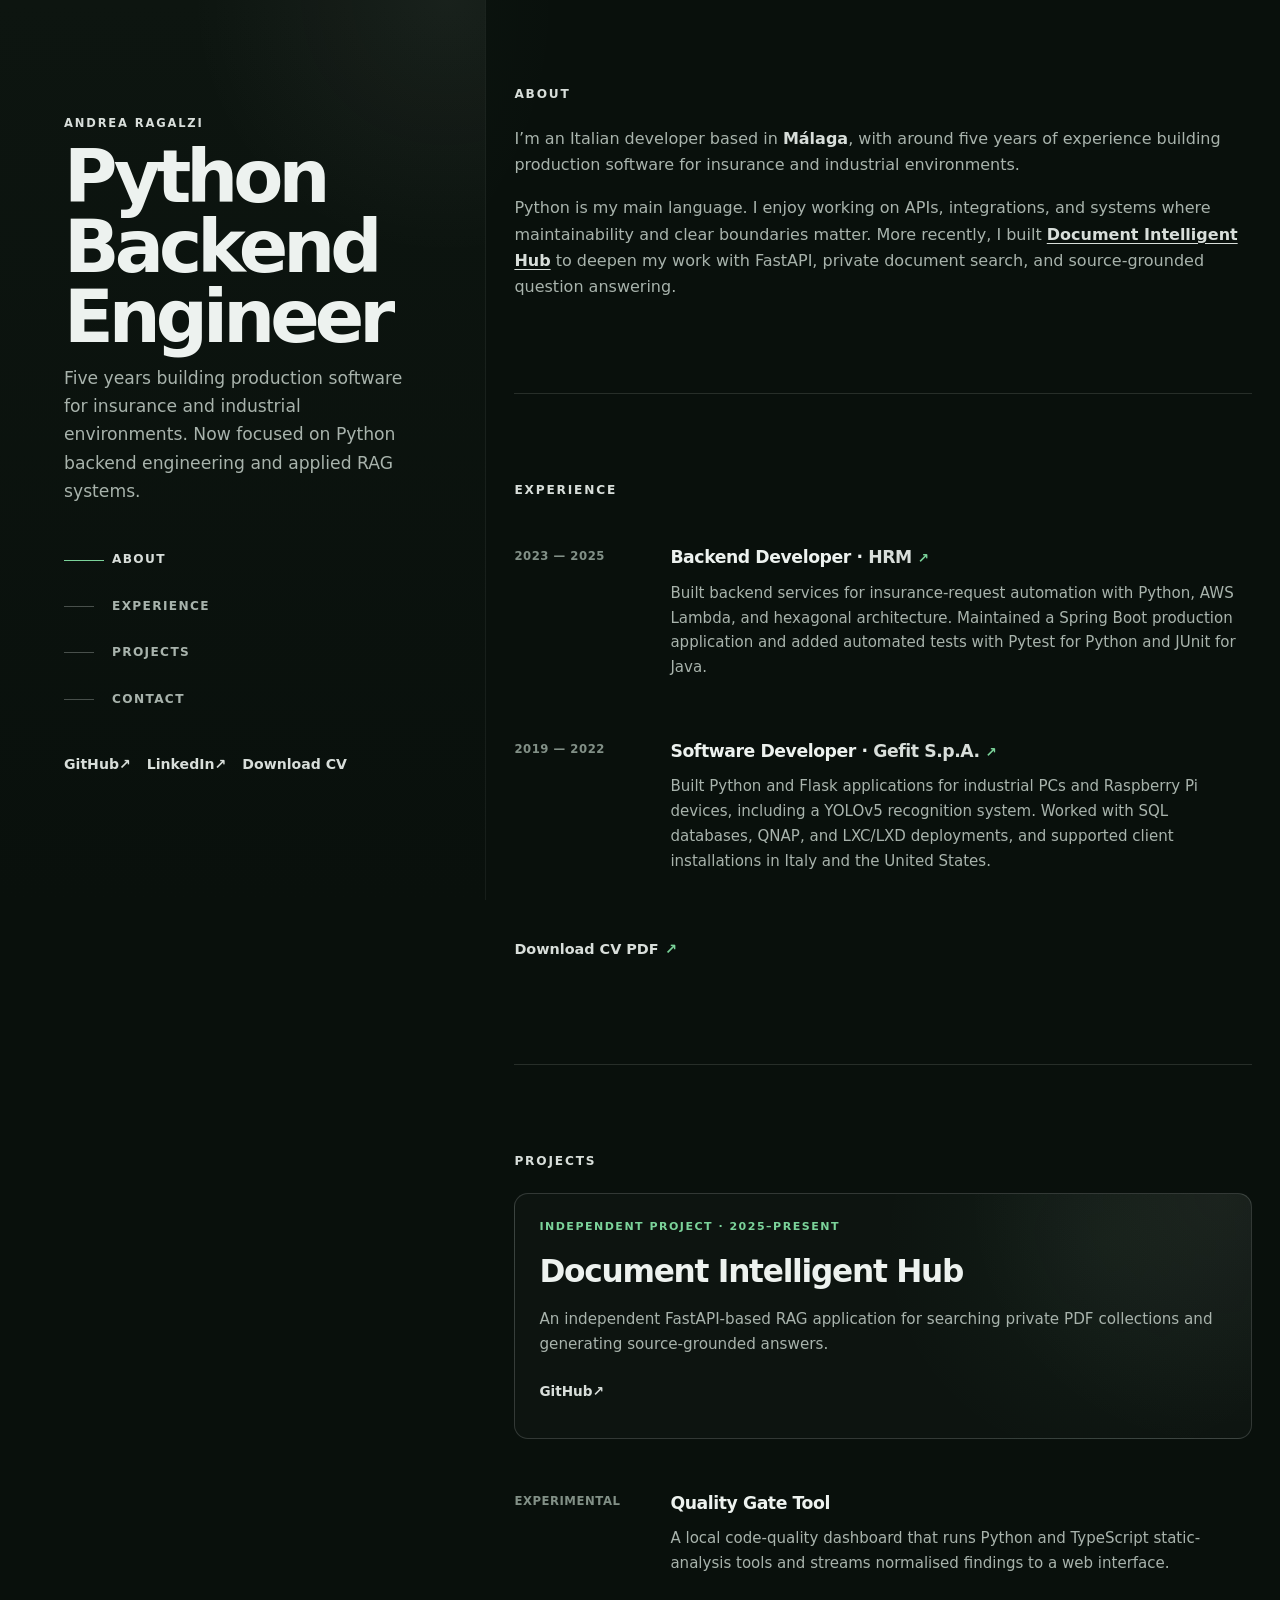
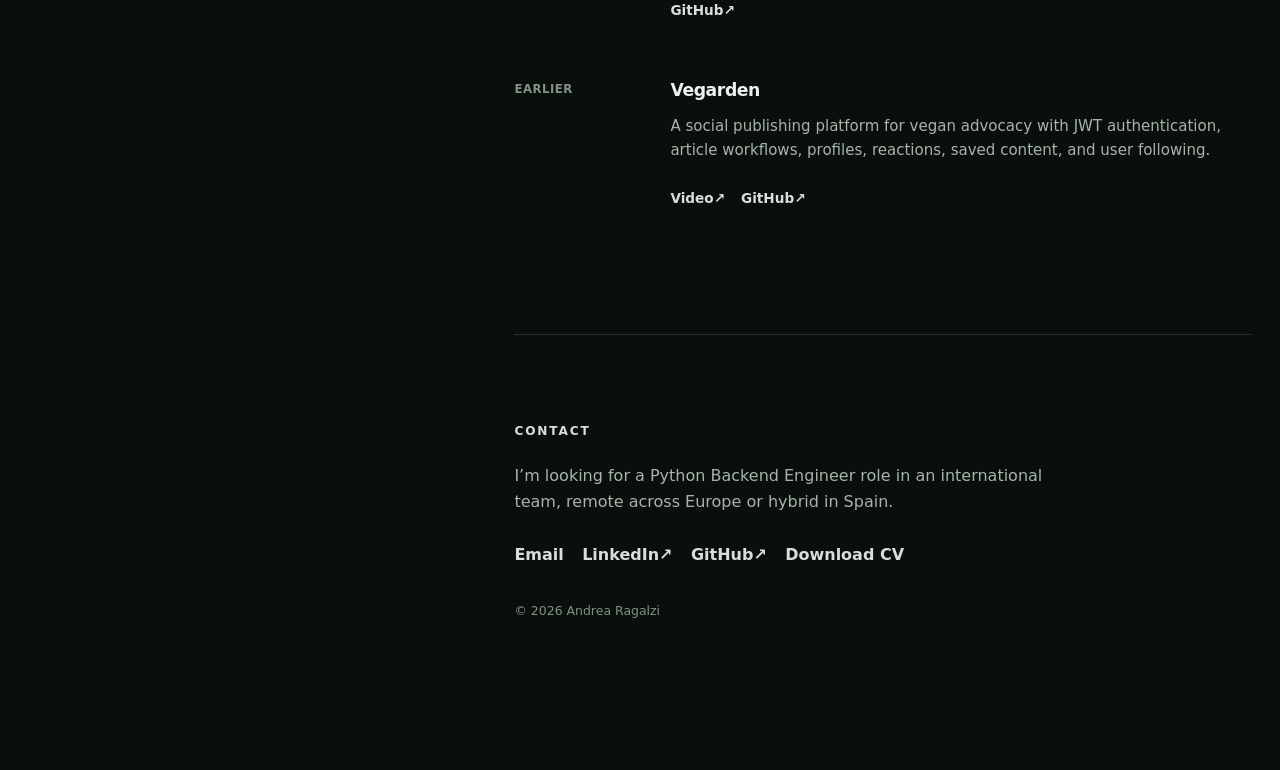
==== index.html @ 5b7c9a86 "refactor: streamline portfolio content and mobile spacing" ====
<!doctype html>
<html lang="en">
<head>
  <meta charset="utf-8">
  <meta name="viewport" content="width=device-width, initial-scale=1">
  <meta name="description" content="Andrea Ragalzi is a Python Backend Engineer based in Málaga, focused on APIs, automation, and applied RAG systems.">
  <meta name="theme-color" content="#09100c">

  <title>Andrea Ragalzi — Python Backend Engineer</title>

  <link rel="canonical" href="https://andrea-ragalzi.github.io/">

  <meta property="og:title" content="Andrea Ragalzi — Python Backend Engineer">
  <meta property="og:description" content="Python Backend Engineer building reliable APIs, backend systems, and applied RAG applications.">
  <meta property="og:type" content="website">
  <meta property="og:url" content="https://andrea-ragalzi.github.io/">
  <meta property="og:image" content="https://andrea-ragalzi.github.io/assets/images/og-image.png">
  <meta property="og:image:type" content="image/png">
  <meta property="og:image:width" content="1200">
  <meta property="og:image:height" content="630">
  <meta property="og:image:alt" content="Andrea Ragalzi — Python Backend Engineer">

  <meta name="twitter:card" content="summary_large_image">
  <meta name="twitter:title" content="Andrea Ragalzi — Python Backend Engineer">
  <meta name="twitter:description" content="Python Backend Engineer building reliable APIs, backend systems, and applied RAG applications.">
  <meta name="twitter:image" content="https://andrea-ragalzi.github.io/assets/images/og-image.png">

  <link rel="icon" href="assets/icons/favicon.svg" type="image/svg+xml">
  <link rel="stylesheet" href="assets/css/styles.css">
  <script src="assets/js/main.js" defer></script>

  <script type="application/ld+json">
  {
    "@context": "https://schema.org",
    "@type": "Person",
    "name": "Andrea Ragalzi",
    "url": "https://andrea-ragalzi.github.io/",
    "jobTitle": "Python Backend Engineer",
    "address": {
      "@type": "PostalAddress",
      "addressLocality": "Málaga",
      "addressCountry": "ES"
    },
    "sameAs": [
      "https://github.com/andrea-ragalzi",
      "https://www.linkedin.com/in/andrea-ragalzi"
    ],
    "knowsAbout": [
      "Python",
      "FastAPI",
      "REST APIs",
      "Backend engineering",
      "Retrieval-augmented generation"
    ]
  }
  </script>
</head>
<body>
  <a class="skip-link" href="#main-content">Skip to main content</a>

  <div class="page-shell">
    <header class="profile-panel">
      <div class="profile-panel__inner">
        <p class="eyebrow">Andrea Ragalzi</p>
        <h1>Python Backend Engineer</h1>
        <p class="role-summary">
          Five years building production software for insurance and industrial environments. Now focused on Python backend engineering and applied RAG systems.
        </p>

        <nav class="section-nav" aria-label="Portfolio sections">
          <a href="#about">About</a>
          <a href="#experience">Experience</a>
          <a href="#projects">Projects</a>
          <a href="#contact">Contact</a>
        </nav>

        <div class="profile-links" aria-label="Profile links">
          <a href="https://github.com/andrea-ragalzi" target="_blank" rel="noopener noreferrer">GitHub <span aria-hidden="true">↗</span></a>
          <a href="https://www.linkedin.com/in/andrea-ragalzi" target="_blank" rel="noopener noreferrer">LinkedIn <span aria-hidden="true">↗</span></a>
          <a href="assets/Andrea_Ragalzi_CV_Python_Backend_EN.pdf" download>Download CV <span class="visually-hidden">PDF</span></a>
        </div>
      </div>
    </header>

    <main class="content" id="main-content">
      <div class="content__inner">
        <section class="about" id="about" aria-labelledby="about-heading">
          <h2 class="section-title" id="about-heading">About</h2>

          <p>
            I’m an Italian developer based in <strong>Málaga</strong>, with around five years of experience building production software for insurance and industrial environments.
          </p>

          <p>
            Python is my main language. I enjoy working on APIs, integrations, and systems where maintainability and clear boundaries matter. More recently, I built
            <a class="text-link" href="https://github.com/andrea-ragalzi/document-intelligent-hub" target="_blank" rel="noopener noreferrer">Document Intelligent Hub</a>
            to deepen my work with FastAPI, private document search, and source-grounded question answering.
          </p>

        </section>

        <section id="experience" aria-labelledby="experience-heading">
          <h2 class="section-title" id="experience-heading">Experience</h2>

          <div class="entry-list">
            <article class="entry">
              <p class="entry__period">2023 — 2025</p>
              <div class="entry__content">
                <h3>
                  Backend Developer ·
                  <a class="external-link" href="https://hrm.group/en/" target="_blank" rel="noopener noreferrer">HRM</a>
                </h3>
                <p>
                  Built backend services for insurance-request automation with Python, AWS Lambda, and hexagonal architecture. Maintained a Spring Boot production application and added automated tests with Pytest for Python and JUnit for Java.
                </p>
              </div>
            </article>

            <article class="entry">
              <p class="entry__period">2019 — 2022</p>
              <div class="entry__content">
                <h3>
                  Software Developer ·
                  <a class="external-link" href="https://gefit.com/?lang=en" target="_blank" rel="noopener noreferrer">Gefit S.p.A.</a>
                </h3>
                <p>
                  Built Python and Flask applications for industrial PCs and Raspberry Pi devices, including a YOLOv5 recognition system. Worked with SQL databases, QNAP, and LXC/LXD deployments, and supported client installations in Italy and the United States.
                </p>
              </div>
            </article>
          </div>

          <div class="section-actions">
            <a class="arrow-link" href="assets/Andrea_Ragalzi_CV_Python_Backend_EN.pdf" download>Download CV PDF</a>
          </div>
        </section>

        <section id="projects" aria-labelledby="projects-heading">
          <h2 class="section-title" id="projects-heading">Projects</h2>

          <article class="featured-project" aria-labelledby="dih-title">
            <p class="featured-project__label">Independent project · 2025–Present</p>
            <h3 id="dih-title">Document Intelligent Hub</h3>
            <p class="featured-project__summary">
              An independent FastAPI-based RAG application for searching private PDF collections and generating source-grounded answers.
            </p>

            <div class="project-links">
              <a href="https://github.com/andrea-ragalzi/document-intelligent-hub" target="_blank" rel="noopener noreferrer">GitHub <span aria-hidden="true">↗</span></a>
            </div>
          </article>

          <div class="project-list">
            <article class="project-entry">
              <p class="entry__period">Experimental</p>
              <div class="entry__content">
                <h3>Quality Gate Tool</h3>
                <p>
                  A local code-quality dashboard that runs Python and TypeScript static-analysis tools and streams normalised findings to a web interface.
                </p>
                <div class="project-links">
                  <a href="https://github.com/andrea-ragalzi/quality-gate-tool" target="_blank" rel="noopener noreferrer">GitHub <span aria-hidden="true">↗</span></a>
                </div>
              </div>
            </article>

            <article class="project-entry">
              <p class="entry__period">Earlier</p>
              <div class="entry__content">
                <h3>Vegarden</h3>
                <p>
                  A social publishing platform for vegan advocacy with JWT authentication, article workflows, profiles, reactions, saved content, and user following.
                </p>
                <div class="project-links">
                  <a href="https://www.youtube.com/watch?v=ZHgwI0IVvvA" target="_blank" rel="noopener noreferrer">Video <span aria-hidden="true">↗</span></a>
                  <a href="https://github.com/andrea-ragalzi/vegarden" target="_blank" rel="noopener noreferrer">GitHub <span aria-hidden="true">↗</span></a>
                </div>
              </div>
            </article>
          </div>
        </section>

        <section id="contact" aria-labelledby="contact-heading">
          <h2 class="section-title" id="contact-heading">Contact</h2>
          <p class="contact-copy">
            I’m looking for a Python Backend Engineer role in an international team, remote across Europe or hybrid in Spain.
          </p>

          <div class="contact-links">
            <a href="mailto:andrea.ragalzi.job@gmail.com">Email</a>
            <a href="https://www.linkedin.com/in/andrea-ragalzi" target="_blank" rel="noopener noreferrer">LinkedIn <span aria-hidden="true">↗</span></a>
            <a href="https://github.com/andrea-ragalzi" target="_blank" rel="noopener noreferrer">GitHub <span aria-hidden="true">↗</span></a>
            <a href="assets/Andrea_Ragalzi_CV_Python_Backend_EN.pdf" download>Download CV</a>
          </div>

          <footer>
            <p>© <span id="current-year">2026</span> Andrea Ragalzi</p>
          </footer>
        </section>
      </div>
    </main>
  </div>
</body>
</html>
---- assets/css/styles.css ----
/* Andrea Ragalzi portfolio — mobile-first */
:root {
  --background: #09100c;
  --background-raised: #0d1510;
  --surface: #101712;
  --text: #edf2ef;
  --muted: #a8b3ac;
  --quiet: #829087;
  --green: #7bd39a;
  --silver: #d8deda;
  --line: rgba(216, 222, 218, 0.14);
  --hover: rgba(216, 222, 218, 0.045);
  --content-width: 760px;
  --page-gutter: 1.0625rem;
  --radius: 0.875rem;
}

* {
  box-sizing: border-box;
}

html {
  color-scheme: dark;
  scroll-behavior: smooth;
  scroll-padding-top: 1rem;
}

body {
  min-width: 20rem;
  margin: 0;
  overflow-wrap: break-word;
  background:
    radial-gradient(circle at 14% 0%, rgba(123, 211, 154, 0.055), transparent 24rem),
    var(--background);
  color: var(--text);
  font-family: Inter, ui-sans-serif, system-ui, -apple-system, BlinkMacSystemFont, "Segoe UI", sans-serif;
  line-height: 1.65;
  text-rendering: optimizeLegibility;
}

a {
  color: inherit;
  text-decoration: none;
}

button,
a {
  -webkit-tap-highlight-color: transparent;
}

::selection {
  background: var(--silver);
  color: #07100a;
}

:focus-visible {
  outline: 0.1875rem solid var(--green);
  outline-offset: 0.25rem;
  border-radius: 0.25rem;
}

.visually-hidden {
  position: absolute;
  width: 1px;
  height: 1px;
  padding: 0;
  margin: -1px;
  overflow: hidden;
  clip: rect(0, 0, 0, 0);
  white-space: nowrap;
  border: 0;
}

.skip-link {
  position: fixed;
  top: -5rem;
  left: 1rem;
  z-index: 100;
  min-height: 2.75rem;
  padding: 0.65rem 0.9rem;
  border-radius: 0.5rem;
  background: var(--text);
  color: var(--background);
  font-weight: 750;
}

.skip-link:focus {
  top: 1rem;
}

.page-shell {
  min-height: 100vh;
}

.profile-panel {
  position: relative;
  border-bottom: 1px solid var(--line);
  background:
    radial-gradient(circle at 92% 0%, rgba(216, 222, 218, 0.06), transparent 16rem),
    linear-gradient(180deg, var(--background-raised), var(--background));
}

.profile-panel__inner,
.content__inner {
  width: min(calc(100% - (2 * var(--page-gutter))), 45rem);
  margin-inline: auto;
}

.profile-panel__inner {
  padding-block: 3rem 2.25rem;
}

.eyebrow {
  margin: 0 0 0.55rem;
  color: var(--silver);
  font-size: 0.72rem;
  font-weight: 800;
  letter-spacing: 0.16em;
  text-transform: uppercase;
}

h1,
h2,
h3,
p {
  margin-top: 0;
}

h1 {
  max-width: 11ch;
  margin-bottom: 0.75rem;
  font-size: clamp(2.65rem, 13.5vw, 4.8rem);
  line-height: 0.96;
  letter-spacing: -0.068em;
  text-wrap: balance;
}

.role-summary {
  max-width: 31rem;
  margin-bottom: 0;
  color: var(--muted);
  font-size: clamp(0.98rem, 3.8vw, 1.075rem);
}

.section-nav {
  display: grid;
  grid-template-columns: repeat(2, minmax(0, 1fr));
  gap: 0.25rem 0.75rem;
  margin-top: 1.5rem;
}

.section-nav a,
.profile-links a,
.contact-links a,
.project-links a,
.section-actions a {
  min-height: 2.75rem;
  display: inline-flex;
  align-items: center;
}

.section-nav a {
  position: relative;
  padding-inline: 0.85rem;
  border: 1px solid transparent;
  border-radius: 999px;
  color: var(--muted);
  font-size: 0.76rem;
  font-weight: 800;
  letter-spacing: 0.11em;
  text-transform: uppercase;
}

.section-nav a:hover,
.section-nav a[aria-current="true"] {
  border-color: var(--line);
  background: var(--hover);
  color: var(--silver);
}

.profile-links {
  display: flex;
  flex-wrap: wrap;
  gap: 0.25rem 1rem;
  margin-top: 1.35rem;
}

.profile-links a {
  color: var(--silver);
  font-size: 0.88rem;
  font-weight: 680;
}

.profile-links a:hover,
.text-link:hover,
.external-link:hover,
.project-links a:hover,
.contact-links a:hover,
.arrow-link:hover {
  color: var(--green);
}

.content {
  min-width: 0;
}

.content__inner {
  padding-block: 2.5rem;
}

section {
  min-width: 0;
  padding-bottom: 2.5rem;
  scroll-margin-top: 1rem;
}

section + section {
  padding-top: 2.5rem;
  border-top: 1px solid var(--line);
}

.section-title {
  margin-bottom: 1.35rem;
  color: var(--silver);
  font-size: 0.76rem;
  font-weight: 800;
  letter-spacing: 0.15em;
  text-transform: uppercase;
}

.about p {
  margin-bottom: 1.05rem;
  color: var(--muted);
}

.about p:last-child {
  margin-bottom: 0;
}

.about strong,
.text-link {
  color: var(--silver);
  font-weight: 660;
}

.text-link {
  text-decoration: underline;
  text-decoration-thickness: 0.08em;
  text-underline-offset: 0.18em;
}

.entry-list,
.project-list {
  display: grid;
}

.entry,
.project-entry {
  min-width: 0;
  display: grid;
  grid-template-columns: minmax(0, 1fr);
  gap: 0.35rem;
  margin-inline: -0.875rem;
  padding: 1.25rem 0.875rem;
  border-radius: 0.625rem;
  transition: background-color 160ms ease;
}

.entry:hover,
.project-entry:hover {
  background: var(--hover);
}

.entry__period {
  margin-bottom: 0;
  color: var(--quiet);
  font-size: 0.73rem;
  font-weight: 720;
  letter-spacing: 0.045em;
  text-transform: uppercase;
}

.entry__content {
  min-width: 0;
}

.entry__content h3,
.featured-project h3 {
  margin-bottom: 0.55rem;
  font-size: 1.08rem;
  letter-spacing: -0.025em;
}

.entry__content p {
  margin-bottom: 0.8rem;
  color: var(--muted);
  font-size: 0.94rem;
}

.external-link {
  display: inline;
  color: var(--silver);
}

.external-link::after {
  content: "↗";
  display: inline-block;
  margin-left: 0.35rem;
  color: var(--green);
  font-size: 0.78em;
  transition: transform 160ms ease;
}

.entry:hover .external-link::after,
.project-entry:hover .external-link::after,
.featured-project:hover .external-link::after {
  transform: translate(0.125rem, -0.125rem);
}

.section-actions {
  display: flex;
  flex-wrap: wrap;
  gap: 0.25rem 1rem;
  margin-top: 1.25rem;
}

.arrow-link {
  color: var(--silver);
  font-size: 0.9rem;
  font-weight: 720;
}

.arrow-link::after {
  content: "↗";
  margin-left: 0.4rem;
  color: var(--green);
}

.featured-project {
  min-width: 0;
  margin-bottom: 1.75rem;
  padding: 1rem;
  border: 1px solid rgba(216, 222, 218, 0.18);
  border-radius: var(--radius);
  background:
    radial-gradient(circle at 96% 0%, rgba(216, 222, 218, 0.055), transparent 16rem),
    radial-gradient(circle at 80% 20%, rgba(123, 211, 154, 0.045), transparent 14rem),
    rgba(216, 222, 218, 0.02);
  transition: background-color 160ms ease, border-color 160ms ease;
}

.featured-project:hover {
  border-color: rgba(216, 222, 218, 0.24);
}

.featured-project__label {
  margin-bottom: 0.65rem;
  color: var(--green);
  font-size: 0.69rem;
  font-weight: 800;
  letter-spacing: 0.135em;
  text-transform: uppercase;
}

.featured-project h3 {
  font-size: clamp(1.45rem, 7.5vw, 1.95rem);
  letter-spacing: -0.04em;
}

.featured-project__summary {
  margin-bottom: 0;
  color: var(--muted);
  font-size: 0.95rem;
}

.project-links {
  display: flex;
  flex-wrap: wrap;
  gap: 0.25rem 1rem;
  margin-top: 0.8rem;
}

.project-links a {
  color: var(--silver);
  font-size: 0.85rem;
  font-weight: 680;
}

.project-flow {
  display: flex;
  flex-wrap: wrap;
  gap: 0.3rem 0.55rem;
  margin: 1.15rem 0 0;
  color: var(--silver);
  font-size: 0.88rem;
  font-weight: 720;
}

.project-flow__arrow {
  color: var(--green);
}

.project-flow__next {
  white-space: nowrap;
}

.featured-project__technical {
  margin: 0.55rem 0 1rem;
  color: var(--quiet);
  font: 0.7rem ui-monospace, SFMono-Regular, Menlo, monospace;
  line-height: 1.55;
}

.contact-copy {
  max-width: 35rem;
  color: var(--muted);
}

.contact-links {
  display: flex;
  flex-wrap: wrap;
  gap: 0.25rem 1.15rem;
  margin-top: 1.1rem;
}

.contact-links a {
  color: var(--silver);
  font-weight: 680;
}

footer {
  padding-top: 1.5rem;
  color: var(--quiet);
  font-size: 0.78rem;
}

footer p {
  margin-bottom: 0.3rem;
}

@media (min-width: 30rem) {
  :root {
    --page-gutter: 1.5rem;
  }

  .section-nav {
    grid-template-columns: repeat(4, max-content);
  }

  .section-nav a {
    padding-inline: 0.65rem;
  }
}

@media (min-width: 43.75rem) {
  .profile-panel__inner {
    padding-block: 4rem 3rem;
  }

  .content__inner {
    padding-top: 4rem;
  }

  .entry,
  .project-entry {
    grid-template-columns: 8.5rem minmax(0, 1fr);
    gap: 1.25rem;
    margin-inline: -1.125rem;
    padding: 1.375rem 1.125rem;
  }

  .entry__period {
    padding-top: 0.2rem;
  }

  .featured-project {
    padding: 1.5rem;
  }

}

@media (min-width: 60rem) {
  .page-shell {
    display: grid;
    grid-template-columns: minmax(22.5rem, 38%) minmax(0, 1fr);
  }

  .profile-panel {
    position: sticky;
    top: 0;
    height: 100vh;
    min-height: 40rem;
    display: flex;
    align-items: center;
    border-right: 1px solid rgba(255, 255, 255, 0.06);
    border-bottom: 0;
  }

  .profile-panel__inner {
    width: min(100%, 38.75rem);
    margin-left: auto;
    padding: 3.25rem clamp(2.25rem, 5vw, 5rem);
  }

  h1 {
    font-size: clamp(3.35rem, 5.7vw, 5.8rem);
  }

  .section-nav {
    display: grid;
    grid-template-columns: 1fr;
    gap: 0.15rem;
    width: max-content;
    margin-top: 2rem;
  }

  .section-nav a {
    min-width: 10rem;
    padding-inline: 3rem 0;
    border: 0;
    border-radius: 0;
    background: transparent;
  }

  .section-nav a::before {
    content: "";
    position: absolute;
    left: 0;
    top: 50%;
    width: 1.875rem;
    height: 1px;
    background: rgba(216, 222, 218, 0.3);
    transition: width 160ms ease, background-color 160ms ease;
  }

  .section-nav a:hover,
  .section-nav a[aria-current="true"] {
    background: transparent;
  }

  .section-nav a:hover::before,
  .section-nav a[aria-current="true"]::before {
    width: 2.5rem;
    background: var(--green);
  }

  .content__inner {
    width: min(calc(100% - 3.5rem), var(--content-width));
    padding-block: 5.25rem 3.25rem;
  }

  section {
    padding-bottom: 5.75rem;
    scroll-margin-top: 2rem;
  }

  section + section {
    padding-top: 5.375rem;
  }
}

@media (min-width: 60rem) and (max-height: 40rem) {
  .profile-panel {
    min-height: 0;
    overflow-y: auto;
  }
}

@media (min-width: 90rem) {
  .page-shell {
    grid-template-columns: minmax(32rem, 38%) minmax(0, 1fr);
  }

  .content__inner {
    width: min(calc(100% - 5rem), var(--content-width));
  }
}

@media (hover: none) {
  .entry:hover,
  .project-entry:hover {
    background: transparent;
  }
}

@media (prefers-reduced-motion: reduce) {
  html {
    scroll-behavior: auto;
  }

  *,
  *::before,
  *::after {
    scroll-behavior: auto !important;
    transition-duration: 0.01ms !important;
    animation-duration: 0.01ms !important;
    animation-iteration-count: 1 !important;
  }
}
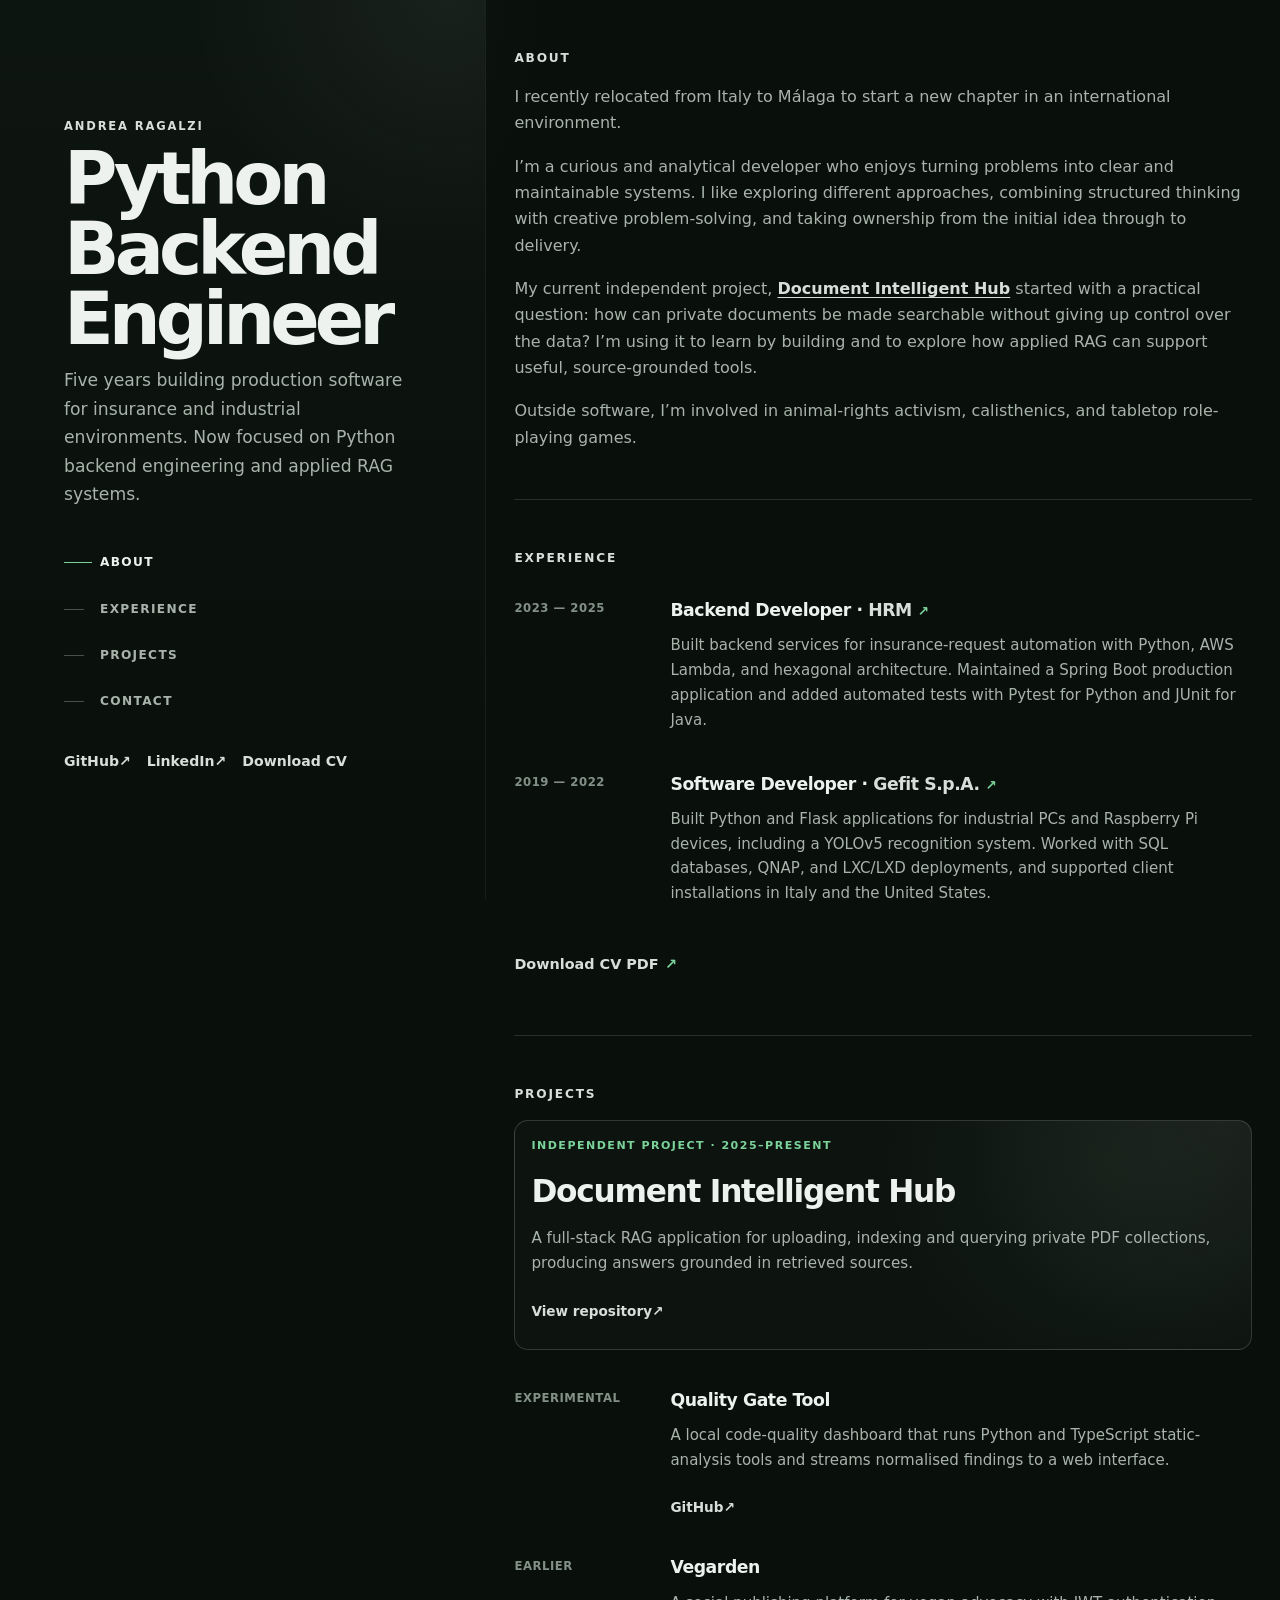
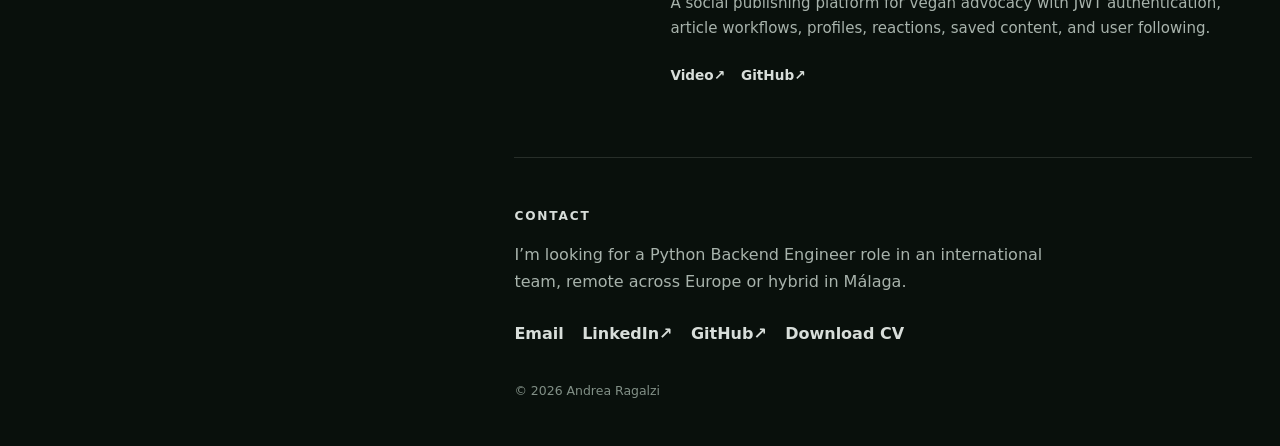
==== commit 8161d4cd: "Refine portfolio content and navigation" ====
--- a/index.html
+++ b/index.html
@@ -88,15 +88,22 @@
           <h2 class="section-title" id="about-heading">About</h2>
 
           <p>
-            I’m an Italian developer based in <strong>Málaga</strong>, with around five years of experience building production software for insurance and industrial environments.
-          </p>
-
-          <p>
-            Python is my main language. I enjoy working on APIs, integrations, and systems where maintainability and clear boundaries matter. More recently, I built
+            I recently relocated from Italy to Málaga to start a new chapter in an international environment.
+          </p>
+
+          <p>
+            I’m a curious and analytical developer who enjoys turning problems into clear and maintainable systems. I like exploring different approaches, combining structured thinking with creative problem-solving, and taking ownership from the initial idea through to delivery.
+          </p>
+
+          <p>
+            My current independent project,
             <a class="text-link" href="https://github.com/andrea-ragalzi/document-intelligent-hub" target="_blank" rel="noopener noreferrer">Document Intelligent Hub</a>
-            to deepen my work with FastAPI, private document search, and source-grounded question answering.
-          </p>
-
+            started with a practical question: how can private documents be made searchable without giving up control over the data? I’m using it to learn by building and to explore how applied RAG can support useful, source-grounded tools.
+          </p>
+
+          <p>
+            Outside software, I’m involved in animal-rights activism, calisthenics, and tabletop role-playing games.
+          </p>
         </section>
 
         <section id="experience" aria-labelledby="experience-heading">
@@ -142,11 +149,11 @@
             <p class="featured-project__label">Independent project · 2025–Present</p>
             <h3 id="dih-title">Document Intelligent Hub</h3>
             <p class="featured-project__summary">
-              An independent FastAPI-based RAG application for searching private PDF collections and generating source-grounded answers.
+              A full-stack RAG application for uploading, indexing and querying private PDF collections, producing answers grounded in retrieved sources.
             </p>
 
             <div class="project-links">
-              <a href="https://github.com/andrea-ragalzi/document-intelligent-hub" target="_blank" rel="noopener noreferrer">GitHub <span aria-hidden="true">↗</span></a>
+              <a href="https://github.com/andrea-ragalzi/document-intelligent-hub" target="_blank" rel="noopener noreferrer" aria-label="View Document Intelligent Hub repository on GitHub">View repository <span aria-hidden="true">↗</span></a>
             </div>
           </article>
 
@@ -159,7 +166,7 @@
                   A local code-quality dashboard that runs Python and TypeScript static-analysis tools and streams normalised findings to a web interface.
                 </p>
                 <div class="project-links">
-                  <a href="https://github.com/andrea-ragalzi/quality-gate-tool" target="_blank" rel="noopener noreferrer">GitHub <span aria-hidden="true">↗</span></a>
+                  <a href="https://github.com/andrea-ragalzi/quality-gate-tool" target="_blank" rel="noopener noreferrer" aria-label="View Quality Gate Tool repository on GitHub">GitHub <span aria-hidden="true">↗</span></a>
                 </div>
               </div>
             </article>
@@ -172,8 +179,8 @@
                   A social publishing platform for vegan advocacy with JWT authentication, article workflows, profiles, reactions, saved content, and user following.
                 </p>
                 <div class="project-links">
-                  <a href="https://www.youtube.com/watch?v=ZHgwI0IVvvA" target="_blank" rel="noopener noreferrer">Video <span aria-hidden="true">↗</span></a>
-                  <a href="https://github.com/andrea-ragalzi/vegarden" target="_blank" rel="noopener noreferrer">GitHub <span aria-hidden="true">↗</span></a>
+                  <a href="https://www.youtube.com/watch?v=ZHgwI0IVvvA" target="_blank" rel="noopener noreferrer" aria-label="Watch Vegarden project video on YouTube">Video <span aria-hidden="true">↗</span></a>
+                  <a href="https://github.com/andrea-ragalzi/vegarden" target="_blank" rel="noopener noreferrer" aria-label="View Vegarden repository on GitHub">GitHub <span aria-hidden="true">↗</span></a>
                 </div>
               </div>
             </article>
@@ -183,7 +190,7 @@
         <section id="contact" aria-labelledby="contact-heading">
           <h2 class="section-title" id="contact-heading">Contact</h2>
           <p class="contact-copy">
-            I’m looking for a Python Backend Engineer role in an international team, remote across Europe or hybrid in Spain.
+            I’m looking for a Python Backend Engineer role in an international team, remote across Europe or hybrid in Málaga.
           </p>
 
           <div class="contact-links">
--- a/assets/css/styles.css
+++ b/assets/css/styles.css
@@ -10,8 +10,16 @@
   --silver: #d8deda;
   --line: rgba(216, 222, 218, 0.14);
   --hover: rgba(216, 222, 218, 0.045);
+  --space-1: 0.25rem;
+  --space-2: 0.5rem;
+  --space-3: 0.75rem;
+  --space-4: 1rem;
+  --space-5: 1.5rem;
+  --space-6: 2rem;
+  --space-7: 3rem;
+  --space-8: 4rem;
   --content-width: 760px;
-  --page-gutter: 1.0625rem;
+  --page-gutter: var(--space-4);
   --radius: 0.875rem;
 }
 
@@ -107,7 +115,7 @@
 }
 
 .profile-panel__inner {
-  padding-block: 3rem 2.25rem;
+  padding-block: var(--space-6) var(--space-4);
 }
 
 .eyebrow {
@@ -143,10 +151,16 @@
 }
 
 .section-nav {
-  display: grid;
-  grid-template-columns: repeat(2, minmax(0, 1fr));
-  gap: 0.25rem 0.75rem;
-  margin-top: 1.5rem;
+  display: flex;
+  gap: 0;
+  margin-top: var(--space-5);
+  overflow-x: auto;
+  overscroll-behavior-inline: contain;
+  scrollbar-width: none;
+}
+
+.section-nav::-webkit-scrollbar {
+  display: none;
 }
 
 .section-nav a,
@@ -161,28 +175,46 @@
 
 .section-nav a {
   position: relative;
-  padding-inline: 0.85rem;
-  border: 1px solid transparent;
-  border-radius: 999px;
+  flex: 0 0 auto;
+  padding-inline: var(--space-2);
+  border: 0;
+  border-radius: 0;
+  background: transparent;
   color: var(--muted);
   font-size: 0.76rem;
   font-weight: 800;
   letter-spacing: 0.11em;
+  white-space: nowrap;
   text-transform: uppercase;
 }
 
-.section-nav a:hover,
+.section-nav a:hover {
+  color: var(--silver);
+}
+
+.section-nav a::after {
+  content: "";
+  position: absolute;
+  right: var(--space-2);
+  bottom: 0;
+  left: var(--space-2);
+  height: 2px;
+  background: transparent;
+}
+
 .section-nav a[aria-current="true"] {
-  border-color: var(--line);
-  background: var(--hover);
-  color: var(--silver);
+  color: var(--text);
+}
+
+.section-nav a[aria-current="true"]::after {
+  background: var(--green);
 }
 
 .profile-links {
   display: flex;
   flex-wrap: wrap;
   gap: 0.25rem 1rem;
-  margin-top: 1.35rem;
+  margin-top: var(--space-4);
 }
 
 .profile-links a {
@@ -205,22 +237,23 @@
 }
 
 .content__inner {
-  padding-block: 2.5rem;
+  padding-block: var(--space-5) var(--space-6);
 }
 
 section {
   min-width: 0;
-  padding-bottom: 2.5rem;
+  padding-bottom: 0;
   scroll-margin-top: 1rem;
 }
 
 section + section {
-  padding-top: 2.5rem;
+  margin-top: var(--space-6);
+  padding-top: var(--space-6);
   border-top: 1px solid var(--line);
 }
 
 .section-title {
-  margin-bottom: 1.35rem;
+  margin-bottom: var(--space-4);
   color: var(--silver);
   font-size: 0.76rem;
   font-weight: 800;
@@ -261,7 +294,7 @@
   grid-template-columns: minmax(0, 1fr);
   gap: 0.35rem;
   margin-inline: -0.875rem;
-  padding: 1.25rem 0.875rem;
+  padding: var(--space-3) 0.875rem;
   border-radius: 0.625rem;
   transition: background-color 160ms ease;
 }
@@ -321,7 +354,7 @@
   display: flex;
   flex-wrap: wrap;
   gap: 0.25rem 1rem;
-  margin-top: 1.25rem;
+  margin-top: var(--space-3);
 }
 
 .arrow-link {
@@ -338,8 +371,8 @@
 
 .featured-project {
   min-width: 0;
-  margin-bottom: 1.75rem;
-  padding: 1rem;
+  margin-bottom: var(--space-5);
+  padding: var(--space-4);
   border: 1px solid rgba(216, 222, 218, 0.18);
   border-radius: var(--radius);
   background:
@@ -386,31 +419,6 @@
   font-weight: 680;
 }
 
-.project-flow {
-  display: flex;
-  flex-wrap: wrap;
-  gap: 0.3rem 0.55rem;
-  margin: 1.15rem 0 0;
-  color: var(--silver);
-  font-size: 0.88rem;
-  font-weight: 720;
-}
-
-.project-flow__arrow {
-  color: var(--green);
-}
-
-.project-flow__next {
-  white-space: nowrap;
-}
-
-.featured-project__technical {
-  margin: 0.55rem 0 1rem;
-  color: var(--quiet);
-  font: 0.7rem ui-monospace, SFMono-Regular, Menlo, monospace;
-  line-height: 1.55;
-}
-
 .contact-copy {
   max-width: 35rem;
   color: var(--muted);
@@ -438,43 +446,17 @@
   margin-bottom: 0.3rem;
 }
 
-@media (min-width: 30rem) {
-  :root {
-    --page-gutter: 1.5rem;
-  }
-
-  .section-nav {
-    grid-template-columns: repeat(4, max-content);
-  }
-
-  .section-nav a {
-    padding-inline: 0.65rem;
-  }
-}
-
 @media (min-width: 43.75rem) {
-  .profile-panel__inner {
-    padding-block: 4rem 3rem;
-  }
-
-  .content__inner {
-    padding-top: 4rem;
-  }
-
   .entry,
   .project-entry {
     grid-template-columns: 8.5rem minmax(0, 1fr);
     gap: 1.25rem;
     margin-inline: -1.125rem;
-    padding: 1.375rem 1.125rem;
+    padding: var(--space-3) 1.125rem;
   }
 
   .entry__period {
     padding-top: 0.2rem;
-  }
-
-  .featured-project {
-    padding: 1.5rem;
   }
 
 }
@@ -512,14 +494,12 @@
     gap: 0.15rem;
     width: max-content;
     margin-top: 2rem;
+    overflow: visible;
   }
 
   .section-nav a {
-    min-width: 10rem;
-    padding-inline: 3rem 0;
-    border: 0;
-    border-radius: 0;
-    background: transparent;
+    min-width: 8rem;
+    padding-inline: 2.25rem 0;
   }
 
   .section-nav a::before {
@@ -527,35 +507,33 @@
     position: absolute;
     left: 0;
     top: 50%;
-    width: 1.875rem;
+    width: 1.25rem;
     height: 1px;
     background: rgba(216, 222, 218, 0.3);
     transition: width 160ms ease, background-color 160ms ease;
   }
 
-  .section-nav a:hover,
-  .section-nav a[aria-current="true"] {
-    background: transparent;
-  }
-
-  .section-nav a:hover::before,
+  .section-nav a::after {
+    display: none;
+  }
+
   .section-nav a[aria-current="true"]::before {
-    width: 2.5rem;
+    width: 1.75rem;
     background: var(--green);
   }
 
   .content__inner {
     width: min(calc(100% - 3.5rem), var(--content-width));
-    padding-block: 5.25rem 3.25rem;
+    padding-block: var(--space-7) 2.5rem;
   }
 
   section {
-    padding-bottom: 5.75rem;
     scroll-margin-top: 2rem;
   }
 
   section + section {
-    padding-top: 5.375rem;
+    margin-top: var(--space-7);
+    padding-top: var(--space-7);
   }
 }
 
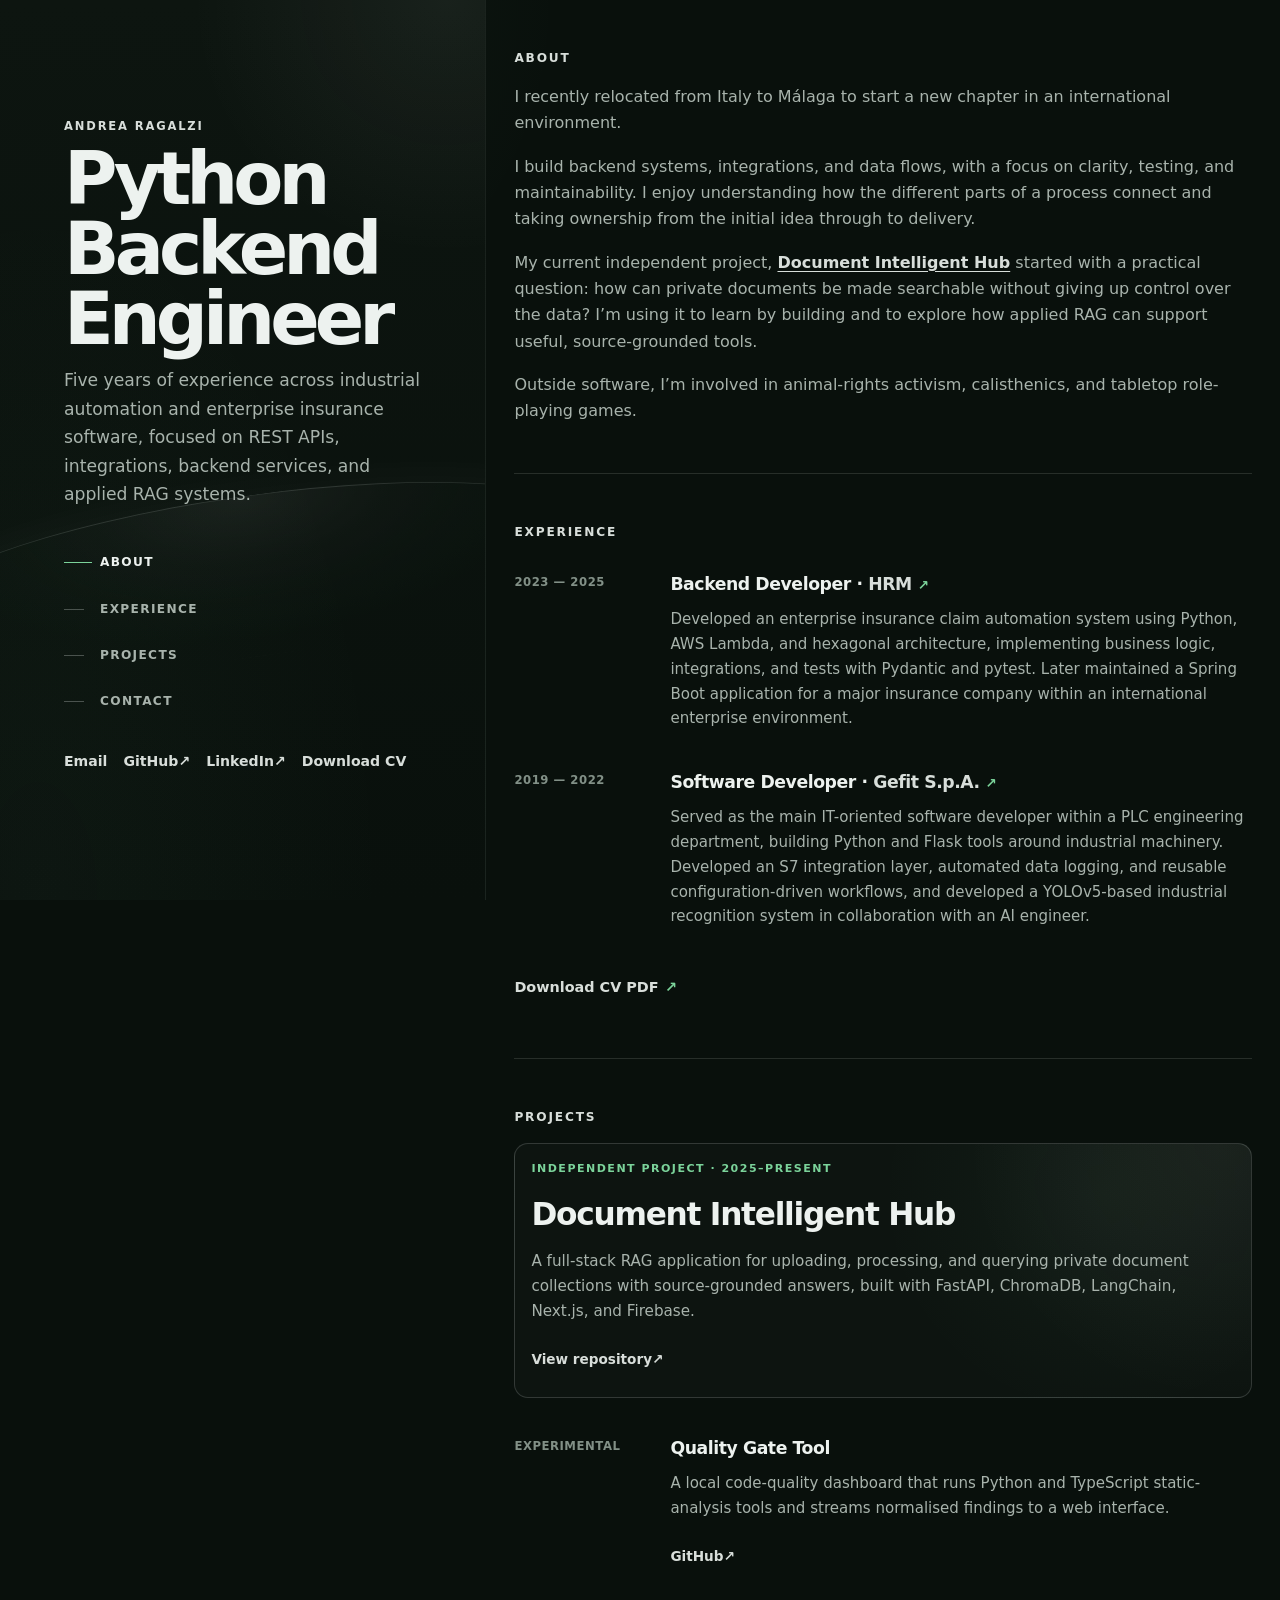
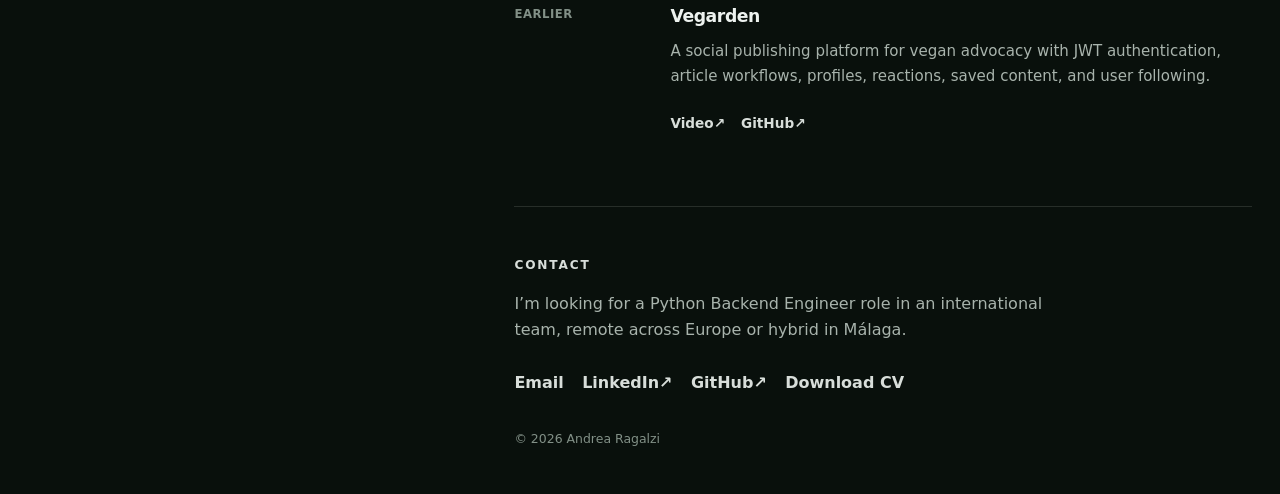
==== commit 3ad29dcc: "Update portfolio content and assets" ====
--- a/index.html
+++ b/index.html
@@ -1,211 +1,387 @@
 <!doctype html>
 <html lang="en">
-<head>
-  <meta charset="utf-8">
-  <meta name="viewport" content="width=device-width, initial-scale=1">
-  <meta name="description" content="Andrea Ragalzi is a Python Backend Engineer based in Málaga, focused on APIs, automation, and applied RAG systems.">
-  <meta name="theme-color" content="#09100c">
-
-  <title>Andrea Ragalzi — Python Backend Engineer</title>
-
-  <link rel="canonical" href="https://andrea-ragalzi.github.io/">
-
-  <meta property="og:title" content="Andrea Ragalzi — Python Backend Engineer">
-  <meta property="og:description" content="Python Backend Engineer building reliable APIs, backend systems, and applied RAG applications.">
-  <meta property="og:type" content="website">
-  <meta property="og:url" content="https://andrea-ragalzi.github.io/">
-  <meta property="og:image" content="https://andrea-ragalzi.github.io/assets/images/og-image.png">
-  <meta property="og:image:type" content="image/png">
-  <meta property="og:image:width" content="1200">
-  <meta property="og:image:height" content="630">
-  <meta property="og:image:alt" content="Andrea Ragalzi — Python Backend Engineer">
-
-  <meta name="twitter:card" content="summary_large_image">
-  <meta name="twitter:title" content="Andrea Ragalzi — Python Backend Engineer">
-  <meta name="twitter:description" content="Python Backend Engineer building reliable APIs, backend systems, and applied RAG applications.">
-  <meta name="twitter:image" content="https://andrea-ragalzi.github.io/assets/images/og-image.png">
-
-  <link rel="icon" href="assets/icons/favicon.svg" type="image/svg+xml">
-  <link rel="stylesheet" href="assets/css/styles.css">
-  <script src="assets/js/main.js" defer></script>
-
-  <script type="application/ld+json">
-  {
-    "@context": "https://schema.org",
-    "@type": "Person",
-    "name": "Andrea Ragalzi",
-    "url": "https://andrea-ragalzi.github.io/",
-    "jobTitle": "Python Backend Engineer",
-    "address": {
-      "@type": "PostalAddress",
-      "addressLocality": "Málaga",
-      "addressCountry": "ES"
-    },
-    "sameAs": [
-      "https://github.com/andrea-ragalzi",
-      "https://www.linkedin.com/in/andrea-ragalzi"
-    ],
-    "knowsAbout": [
-      "Python",
-      "FastAPI",
-      "REST APIs",
-      "Backend engineering",
-      "Retrieval-augmented generation"
-    ]
-  }
-  </script>
-</head>
-<body>
-  <a class="skip-link" href="#main-content">Skip to main content</a>
-
-  <div class="page-shell">
-    <header class="profile-panel">
-      <div class="profile-panel__inner">
-        <p class="eyebrow">Andrea Ragalzi</p>
-        <h1>Python Backend Engineer</h1>
-        <p class="role-summary">
-          Five years building production software for insurance and industrial environments. Now focused on Python backend engineering and applied RAG systems.
-        </p>
-
-        <nav class="section-nav" aria-label="Portfolio sections">
-          <a href="#about">About</a>
-          <a href="#experience">Experience</a>
-          <a href="#projects">Projects</a>
-          <a href="#contact">Contact</a>
-        </nav>
-
-        <div class="profile-links" aria-label="Profile links">
-          <a href="https://github.com/andrea-ragalzi" target="_blank" rel="noopener noreferrer">GitHub <span aria-hidden="true">↗</span></a>
-          <a href="https://www.linkedin.com/in/andrea-ragalzi" target="_blank" rel="noopener noreferrer">LinkedIn <span aria-hidden="true">↗</span></a>
-          <a href="assets/Andrea_Ragalzi_CV_Python_Backend_EN.pdf" download>Download CV <span class="visually-hidden">PDF</span></a>
+    <head>
+        <meta charset="utf-8" />
+        <meta name="viewport" content="width=device-width, initial-scale=1" />
+        <meta
+            name="description"
+            content="Andrea Ragalzi is a Python Backend Engineer based in Málaga, focused on REST APIs, integrations, maintainable backend services, and applied RAG systems."
+        />
+        <meta name="theme-color" content="#09100c" />
+
+        <title>Andrea Ragalzi — Python Backend Engineer</title>
+
+        <link rel="canonical" href="https://andrea-ragalzi.github.io/" />
+
+        <meta
+            property="og:title"
+            content="Andrea Ragalzi — Python Backend Engineer"
+        />
+        <meta
+            property="og:description"
+            content="Five years of experience across industrial automation and enterprise insurance software, focused on REST APIs, integrations, backend services, and applied RAG systems."
+        />
+        <meta property="og:type" content="website" />
+        <meta property="og:url" content="https://andrea-ragalzi.github.io/" />
+        <meta
+            property="og:image"
+            content="https://andrea-ragalzi.github.io/assets/images/og-image.png"
+        />
+        <meta property="og:image:type" content="image/png" />
+        <meta property="og:image:width" content="1200" />
+        <meta property="og:image:height" content="630" />
+        <meta
+            property="og:image:alt"
+            content="Andrea Ragalzi — Python Backend Engineer"
+        />
+
+        <meta name="twitter:card" content="summary_large_image" />
+        <meta
+            name="twitter:title"
+            content="Andrea Ragalzi — Python Backend Engineer"
+        />
+        <meta
+            name="twitter:description"
+            content="Five years of experience across industrial automation and enterprise insurance software, focused on REST APIs, integrations, backend services, and applied RAG systems."
+        />
+        <meta
+            name="twitter:image"
+            content="https://andrea-ragalzi.github.io/assets/images/og-image.png"
+        />
+
+        <link rel="icon" href="assets/icons/favicon.svg" type="image/svg+xml" />
+        <link rel="stylesheet" href="assets/css/styles.css" />
+        <script src="assets/js/main.js" defer></script>
+
+        <script type="application/ld+json">
+            {
+                "@context": "https://schema.org",
+                "@type": "Person",
+                "name": "Andrea Ragalzi",
+                "url": "https://andrea-ragalzi.github.io/",
+                "jobTitle": "Python Backend Engineer",
+                "address": {
+                    "@type": "PostalAddress",
+                    "addressLocality": "Málaga",
+                    "addressCountry": "ES"
+                },
+                "sameAs": [
+                    "https://github.com/andrea-ragalzi",
+                    "https://www.linkedin.com/in/andrea-ragalzi"
+                ],
+                "knowsAbout": [
+                    "Python",
+                    "FastAPI",
+                    "Flask",
+                    "REST APIs",
+                    "Systems integration",
+                    "Backend services",
+                    "Software testing",
+                    "Industrial automation",
+                    "Insurance software",
+                    "Retrieval-augmented generation",
+                    "Vector retrieval"
+                ]
+            }
+        </script>
+    </head>
+    <body>
+        <a class="skip-link" href="#main-content">Skip to main content</a>
+
+        <div class="page-shell">
+            <header class="profile-panel">
+                <div class="profile-panel__inner">
+                    <p class="eyebrow">Andrea Ragalzi</p>
+                    <h1>Python Backend Engineer</h1>
+                    <p class="role-summary">
+                        Five years of experience across industrial automation
+                        and enterprise insurance software, focused on REST APIs,
+                        integrations, backend services, and applied RAG systems.
+                    </p>
+
+                    <nav class="section-nav" aria-label="Portfolio sections">
+                        <a href="#about">About</a>
+                        <a href="#experience">Experience</a>
+                        <a href="#projects">Projects</a>
+                        <a href="#contact">Contact</a>
+                    </nav>
+
+                    <div class="profile-links" aria-label="Profile links">
+                        <a href="mailto:andrea.ragalzi.job@gmail.com">Email</a>
+                        <a
+                            href="https://github.com/andrea-ragalzi"
+                            target="_blank"
+                            rel="noopener noreferrer"
+                            >GitHub <span aria-hidden="true">↗</span></a
+                        >
+                        <a
+                            href="https://www.linkedin.com/in/andrea-ragalzi"
+                            target="_blank"
+                            rel="noopener noreferrer"
+                            >LinkedIn <span aria-hidden="true">↗</span></a
+                        >
+                        <a
+                            href="assets/Andrea_Ragalzi_CV_Python_Backend_EN.pdf"
+                            download
+                            >Download CV
+                            <span class="visually-hidden">PDF</span></a
+                        >
+                    </div>
+                </div>
+            </header>
+
+            <main class="content" id="main-content">
+                <div class="content__inner">
+                    <section
+                        class="about"
+                        id="about"
+                        aria-labelledby="about-heading"
+                    >
+                        <h2 class="section-title" id="about-heading">About</h2>
+
+                        <p>
+                            I recently relocated from Italy to Málaga to start a
+                            new chapter in an international environment.
+                        </p>
+
+                        <p>
+                            I build backend systems, integrations, and data
+                            flows, with a focus on clarity, testing, and
+                            maintainability. I enjoy understanding how the
+                            different parts of a process connect and taking
+                            ownership from the initial idea through to delivery.
+                        </p>
+
+                        <p>
+                            My current independent project,
+                            <a
+                                class="text-link"
+                                href="https://github.com/andrea-ragalzi/document-intelligent-hub"
+                                target="_blank"
+                                rel="noopener noreferrer"
+                                >Document Intelligent Hub</a
+                            >
+                            started with a practical question: how can private
+                            documents be made searchable without giving up
+                            control over the data? I’m using it to learn by
+                            building and to explore how applied RAG can support
+                            useful, source-grounded tools.
+                        </p>
+
+                        <p>
+                            Outside software, I’m involved in animal-rights
+                            activism, calisthenics, and tabletop role-playing
+                            games.
+                        </p>
+                    </section>
+
+                    <section
+                        id="experience"
+                        aria-labelledby="experience-heading"
+                    >
+                        <h2 class="section-title" id="experience-heading">
+                            Experience
+                        </h2>
+
+                        <div class="entry-list">
+                            <article class="entry">
+                                <p class="entry__period">2023 — 2025</p>
+                                <div class="entry__content">
+                                    <h3>
+                                        Backend Developer ·
+                                        <a
+                                            class="external-link"
+                                            href="https://hrm.group/en/"
+                                            target="_blank"
+                                            rel="noopener noreferrer"
+                                            >HRM</a
+                                        >
+                                    </h3>
+                                    <p>
+                                        Developed an enterprise insurance claim
+                                        automation system using Python, AWS
+                                        Lambda, and hexagonal architecture,
+                                        implementing business logic,
+                                        integrations, and tests with Pydantic
+                                        and pytest. Later maintained a Spring
+                                        Boot application for a major insurance
+                                        company within an international
+                                        enterprise environment.
+                                    </p>
+                                </div>
+                            </article>
+
+                            <article class="entry">
+                                <p class="entry__period">2019 — 2022</p>
+                                <div class="entry__content">
+                                    <h3>
+                                        Software Developer ·
+                                        <a
+                                            class="external-link"
+                                            href="https://gefit.com/?lang=en"
+                                            target="_blank"
+                                            rel="noopener noreferrer"
+                                            >Gefit S.p.A.</a
+                                        >
+                                    </h3>
+                                    <p>
+                                        Served as the main IT-oriented software
+                                        developer within a PLC engineering
+                                        department, building Python and Flask
+                                        tools around industrial machinery.
+                                        Developed an S7 integration layer,
+                                        automated data logging, and reusable
+                                        configuration-driven workflows, and
+                                        developed a YOLOv5-based industrial
+                                        recognition system in collaboration with
+                                        an AI engineer.
+                                    </p>
+                                </div>
+                            </article>
+                        </div>
+
+                        <div class="section-actions">
+                            <a
+                                class="arrow-link"
+                                href="assets/Andrea_Ragalzi_CV_Python_Backend_EN.pdf"
+                                download
+                                >Download CV PDF</a
+                            >
+                        </div>
+                    </section>
+
+                    <section id="projects" aria-labelledby="projects-heading">
+                        <h2 class="section-title" id="projects-heading">
+                            Projects
+                        </h2>
+
+                        <article
+                            class="featured-project"
+                            aria-labelledby="dih-title"
+                        >
+                            <p class="featured-project__label">
+                                Independent project · 2025–Present
+                            </p>
+                            <h3 id="dih-title">Document Intelligent Hub</h3>
+                            <p class="featured-project__summary">
+                                A full-stack RAG application for uploading,
+                                processing, and querying private document
+                                collections with source-grounded answers, built
+                                with FastAPI, ChromaDB, LangChain, Next.js, and
+                                Firebase.
+                            </p>
+
+                            <div class="project-links">
+                                <a
+                                    href="https://github.com/andrea-ragalzi/document-intelligent-hub"
+                                    target="_blank"
+                                    rel="noopener noreferrer"
+                                    aria-label="View Document Intelligent Hub repository on GitHub"
+                                    >View repository
+                                    <span aria-hidden="true">↗</span></a
+                                >
+                            </div>
+                        </article>
+
+                        <div class="project-list">
+                            <article class="project-entry">
+                                <p class="entry__period">Experimental</p>
+                                <div class="entry__content">
+                                    <h3>Quality Gate Tool</h3>
+                                    <p>
+                                        A local code-quality dashboard that runs
+                                        Python and TypeScript static-analysis
+                                        tools and streams normalised findings to
+                                        a web interface.
+                                    </p>
+                                    <div class="project-links">
+                                        <a
+                                            href="https://github.com/andrea-ragalzi/quality-gate-tool"
+                                            target="_blank"
+                                            rel="noopener noreferrer"
+                                            aria-label="View Quality Gate Tool repository on GitHub"
+                                            >GitHub
+                                            <span aria-hidden="true">↗</span></a
+                                        >
+                                    </div>
+                                </div>
+                            </article>
+
+                            <article class="project-entry">
+                                <p class="entry__period">Earlier</p>
+                                <div class="entry__content">
+                                    <h3>Vegarden</h3>
+                                    <p>
+                                        A social publishing platform for vegan
+                                        advocacy with JWT authentication,
+                                        article workflows, profiles, reactions,
+                                        saved content, and user following.
+                                    </p>
+                                    <div class="project-links">
+                                        <a
+                                            href="https://www.youtube.com/watch?v=ZHgwI0IVvvA"
+                                            target="_blank"
+                                            rel="noopener noreferrer"
+                                            aria-label="Watch Vegarden project video on YouTube"
+                                            >Video
+                                            <span aria-hidden="true">↗</span></a
+                                        >
+                                        <a
+                                            href="https://github.com/andrea-ragalzi/vegarden"
+                                            target="_blank"
+                                            rel="noopener noreferrer"
+                                            aria-label="View Vegarden repository on GitHub"
+                                            >GitHub
+                                            <span aria-hidden="true">↗</span></a
+                                        >
+                                    </div>
+                                </div>
+                            </article>
+                        </div>
+                    </section>
+
+                    <section id="contact" aria-labelledby="contact-heading">
+                        <h2 class="section-title" id="contact-heading">
+                            Contact
+                        </h2>
+                        <p class="contact-copy">
+                            I’m looking for a Python Backend Engineer role in an
+                            international team, remote across Europe or hybrid
+                            in Málaga.
+                        </p>
+
+                        <div class="contact-links">
+                            <a href="mailto:andrea.ragalzi.job@gmail.com"
+                                >Email</a
+                            >
+                            <a
+                                href="https://www.linkedin.com/in/andrea-ragalzi"
+                                target="_blank"
+                                rel="noopener noreferrer"
+                                >LinkedIn <span aria-hidden="true">↗</span></a
+                            >
+                            <a
+                                href="https://github.com/andrea-ragalzi"
+                                target="_blank"
+                                rel="noopener noreferrer"
+                                >GitHub <span aria-hidden="true">↗</span></a
+                            >
+                            <a
+                                href="assets/Andrea_Ragalzi_CV_Python_Backend_EN.pdf"
+                                download
+                                >Download CV</a
+                            >
+                        </div>
+
+                        <footer>
+                            <p>
+                                © <span id="current-year">2026</span> Andrea
+                                Ragalzi
+                            </p>
+                        </footer>
+                    </section>
+                </div>
+            </main>
         </div>
-      </div>
-    </header>
-
-    <main class="content" id="main-content">
-      <div class="content__inner">
-        <section class="about" id="about" aria-labelledby="about-heading">
-          <h2 class="section-title" id="about-heading">About</h2>
-
-          <p>
-            I recently relocated from Italy to Málaga to start a new chapter in an international environment.
-          </p>
-
-          <p>
-            I’m a curious and analytical developer who enjoys turning problems into clear and maintainable systems. I like exploring different approaches, combining structured thinking with creative problem-solving, and taking ownership from the initial idea through to delivery.
-          </p>
-
-          <p>
-            My current independent project,
-            <a class="text-link" href="https://github.com/andrea-ragalzi/document-intelligent-hub" target="_blank" rel="noopener noreferrer">Document Intelligent Hub</a>
-            started with a practical question: how can private documents be made searchable without giving up control over the data? I’m using it to learn by building and to explore how applied RAG can support useful, source-grounded tools.
-          </p>
-
-          <p>
-            Outside software, I’m involved in animal-rights activism, calisthenics, and tabletop role-playing games.
-          </p>
-        </section>
-
-        <section id="experience" aria-labelledby="experience-heading">
-          <h2 class="section-title" id="experience-heading">Experience</h2>
-
-          <div class="entry-list">
-            <article class="entry">
-              <p class="entry__period">2023 — 2025</p>
-              <div class="entry__content">
-                <h3>
-                  Backend Developer ·
-                  <a class="external-link" href="https://hrm.group/en/" target="_blank" rel="noopener noreferrer">HRM</a>
-                </h3>
-                <p>
-                  Built backend services for insurance-request automation with Python, AWS Lambda, and hexagonal architecture. Maintained a Spring Boot production application and added automated tests with Pytest for Python and JUnit for Java.
-                </p>
-              </div>
-            </article>
-
-            <article class="entry">
-              <p class="entry__period">2019 — 2022</p>
-              <div class="entry__content">
-                <h3>
-                  Software Developer ·
-                  <a class="external-link" href="https://gefit.com/?lang=en" target="_blank" rel="noopener noreferrer">Gefit S.p.A.</a>
-                </h3>
-                <p>
-                  Built Python and Flask applications for industrial PCs and Raspberry Pi devices, including a YOLOv5 recognition system. Worked with SQL databases, QNAP, and LXC/LXD deployments, and supported client installations in Italy and the United States.
-                </p>
-              </div>
-            </article>
-          </div>
-
-          <div class="section-actions">
-            <a class="arrow-link" href="assets/Andrea_Ragalzi_CV_Python_Backend_EN.pdf" download>Download CV PDF</a>
-          </div>
-        </section>
-
-        <section id="projects" aria-labelledby="projects-heading">
-          <h2 class="section-title" id="projects-heading">Projects</h2>
-
-          <article class="featured-project" aria-labelledby="dih-title">
-            <p class="featured-project__label">Independent project · 2025–Present</p>
-            <h3 id="dih-title">Document Intelligent Hub</h3>
-            <p class="featured-project__summary">
-              A full-stack RAG application for uploading, indexing and querying private PDF collections, producing answers grounded in retrieved sources.
-            </p>
-
-            <div class="project-links">
-              <a href="https://github.com/andrea-ragalzi/document-intelligent-hub" target="_blank" rel="noopener noreferrer" aria-label="View Document Intelligent Hub repository on GitHub">View repository <span aria-hidden="true">↗</span></a>
-            </div>
-          </article>
-
-          <div class="project-list">
-            <article class="project-entry">
-              <p class="entry__period">Experimental</p>
-              <div class="entry__content">
-                <h3>Quality Gate Tool</h3>
-                <p>
-                  A local code-quality dashboard that runs Python and TypeScript static-analysis tools and streams normalised findings to a web interface.
-                </p>
-                <div class="project-links">
-                  <a href="https://github.com/andrea-ragalzi/quality-gate-tool" target="_blank" rel="noopener noreferrer" aria-label="View Quality Gate Tool repository on GitHub">GitHub <span aria-hidden="true">↗</span></a>
-                </div>
-              </div>
-            </article>
-
-            <article class="project-entry">
-              <p class="entry__period">Earlier</p>
-              <div class="entry__content">
-                <h3>Vegarden</h3>
-                <p>
-                  A social publishing platform for vegan advocacy with JWT authentication, article workflows, profiles, reactions, saved content, and user following.
-                </p>
-                <div class="project-links">
-                  <a href="https://www.youtube.com/watch?v=ZHgwI0IVvvA" target="_blank" rel="noopener noreferrer" aria-label="Watch Vegarden project video on YouTube">Video <span aria-hidden="true">↗</span></a>
-                  <a href="https://github.com/andrea-ragalzi/vegarden" target="_blank" rel="noopener noreferrer" aria-label="View Vegarden repository on GitHub">GitHub <span aria-hidden="true">↗</span></a>
-                </div>
-              </div>
-            </article>
-          </div>
-        </section>
-
-        <section id="contact" aria-labelledby="contact-heading">
-          <h2 class="section-title" id="contact-heading">Contact</h2>
-          <p class="contact-copy">
-            I’m looking for a Python Backend Engineer role in an international team, remote across Europe or hybrid in Málaga.
-          </p>
-
-          <div class="contact-links">
-            <a href="mailto:andrea.ragalzi.job@gmail.com">Email</a>
-            <a href="https://www.linkedin.com/in/andrea-ragalzi" target="_blank" rel="noopener noreferrer">LinkedIn <span aria-hidden="true">↗</span></a>
-            <a href="https://github.com/andrea-ragalzi" target="_blank" rel="noopener noreferrer">GitHub <span aria-hidden="true">↗</span></a>
-            <a href="assets/Andrea_Ragalzi_CV_Python_Backend_EN.pdf" download>Download CV</a>
-          </div>
-
-          <footer>
-            <p>© <span id="current-year">2026</span> Andrea Ragalzi</p>
-          </footer>
-        </section>
-      </div>
-    </main>
-  </div>
-</body>
+    </body>
 </html>
--- a/assets/css/styles.css
+++ b/assets/css/styles.css
@@ -8,6 +8,7 @@
   --quiet: #829087;
   --green: #7bd39a;
   --silver: #d8deda;
+  --silver-path-opacity: 0.72;
   --line: rgba(216, 222, 218, 0.14);
   --hover: rgba(216, 222, 218, 0.045);
   --space-1: 0.25rem;
@@ -102,10 +103,31 @@
 
 .profile-panel {
   position: relative;
+  isolation: isolate;
+  overflow: hidden;
   border-bottom: 1px solid var(--line);
   background:
     radial-gradient(circle at 92% 0%, rgba(216, 222, 218, 0.06), transparent 16rem),
+    radial-gradient(ellipse at 8% 100%, rgba(123, 211, 154, 0.035), transparent 22rem),
     linear-gradient(180deg, var(--background-raised), var(--background));
+}
+
+.profile-panel::before {
+  content: "";
+  position: absolute;
+  top: 64%;
+  left: -22%;
+  z-index: 0;
+  width: 148%;
+  height: clamp(5rem, 18vw, 10rem);
+  border-top: 1px solid rgba(216, 222, 218, 0.2);
+  border-radius: 50%;
+  background: radial-gradient(ellipse at 50% 0%, rgba(216, 222, 218, 0.1), rgba(216, 222, 218, 0.035) 28%, rgba(123, 211, 154, 0.018) 46%, transparent 70%);
+  box-shadow: 0 -0.65rem 1.8rem rgba(216, 222, 218, 0.035);
+  opacity: var(--silver-path-opacity);
+  pointer-events: none;
+  transform: translateY(-50%) rotate(-8deg);
+  transform-origin: center;
 }
 
 .profile-panel__inner,
@@ -115,6 +137,8 @@
 }
 
 .profile-panel__inner {
+  position: relative;
+  z-index: 1;
   padding-block: var(--space-6) var(--space-4);
 }
 
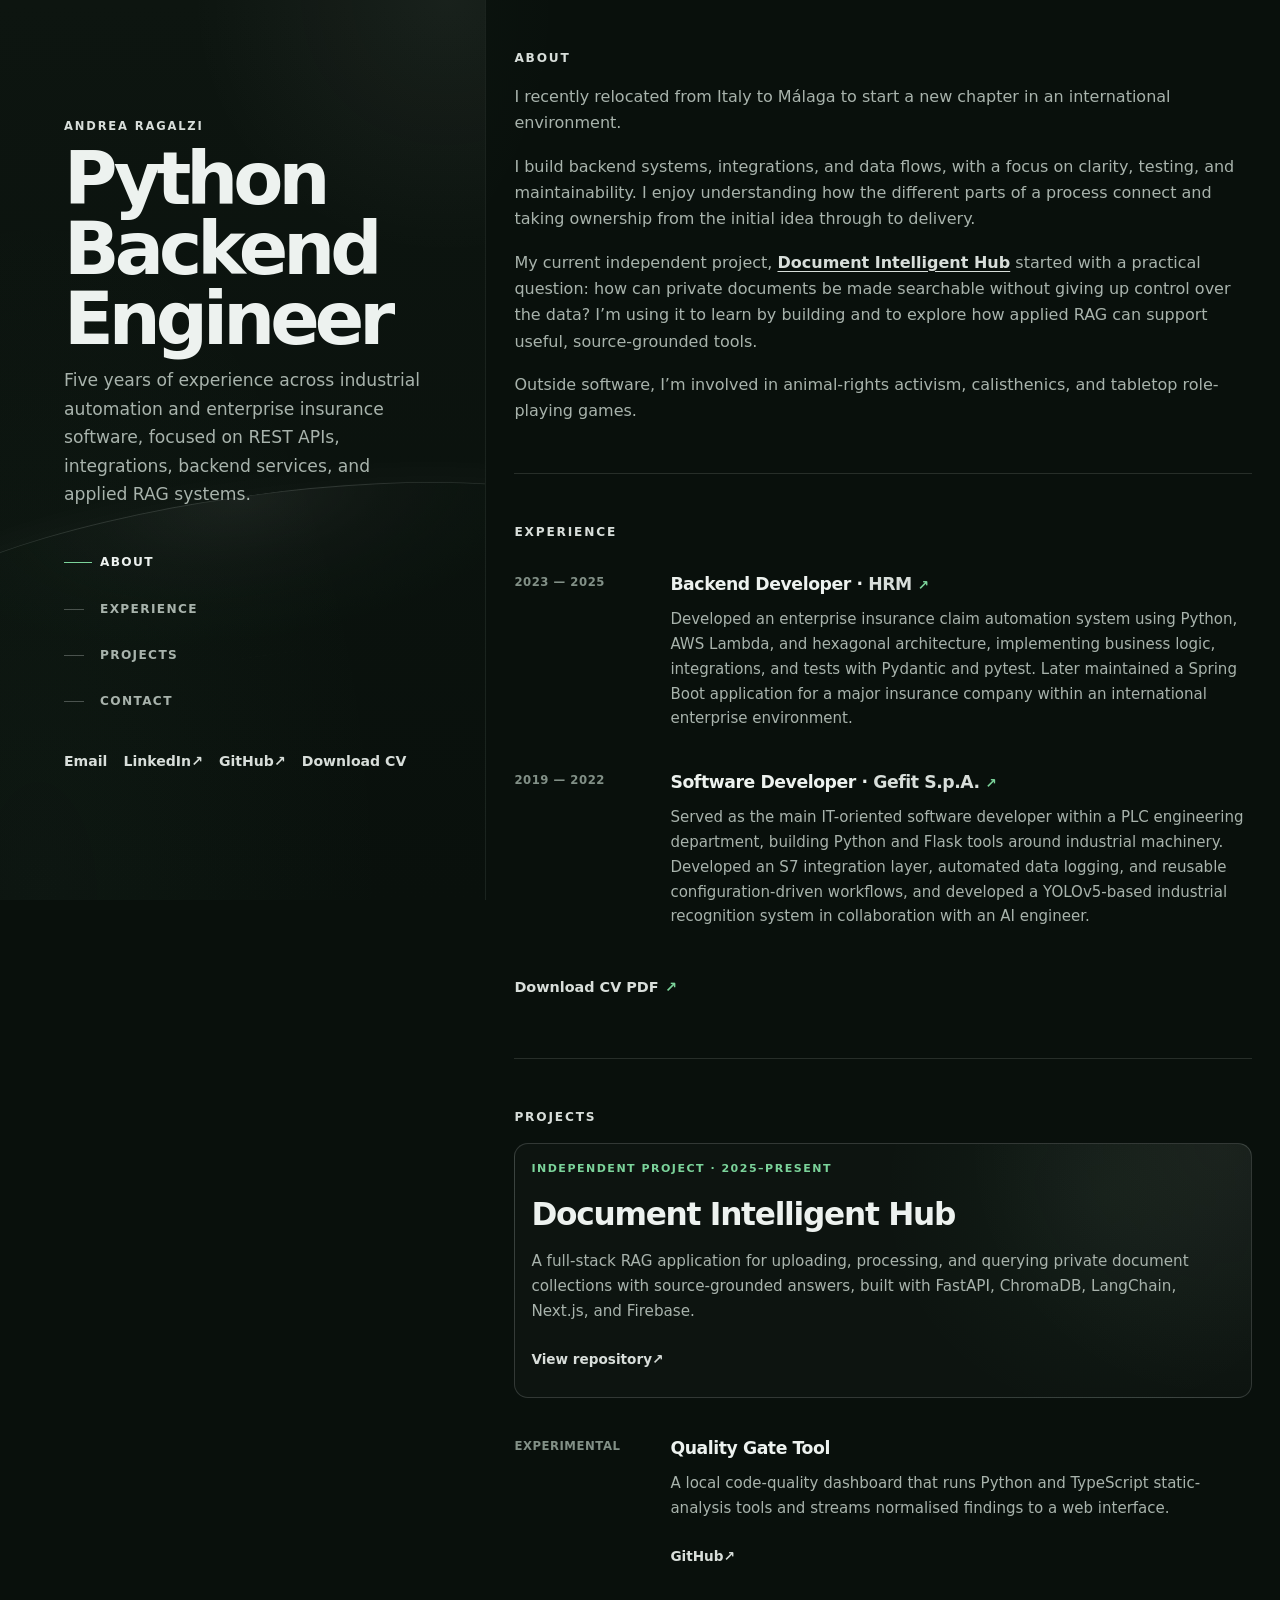
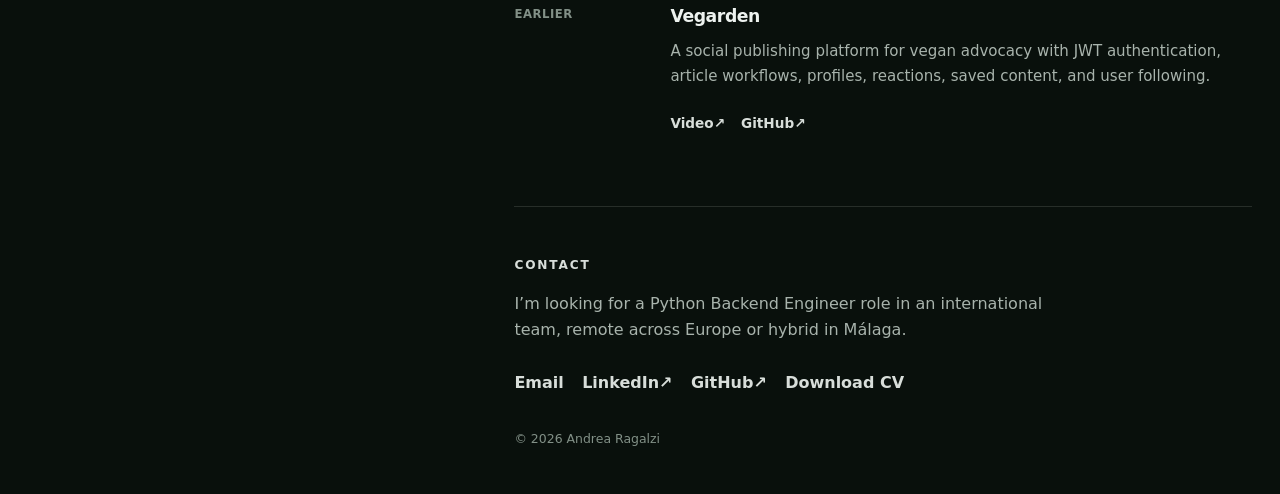
==== commit b0170cb4: "Reorder profile links" ====
--- a/index.html
+++ b/index.html
@@ -109,16 +109,16 @@
                     <div class="profile-links" aria-label="Profile links">
                         <a href="mailto:andrea.ragalzi.job@gmail.com">Email</a>
                         <a
+                            href="https://www.linkedin.com/in/andrea-ragalzi"
+                            target="_blank"
+                            rel="noopener noreferrer"
+                            >LinkedIn <span aria-hidden="true">↗</span></a
+                        >
+                        <a
                             href="https://github.com/andrea-ragalzi"
                             target="_blank"
                             rel="noopener noreferrer"
                             >GitHub <span aria-hidden="true">↗</span></a
-                        >
-                        <a
-                            href="https://www.linkedin.com/in/andrea-ragalzi"
-                            target="_blank"
-                            rel="noopener noreferrer"
-                            >LinkedIn <span aria-hidden="true">↗</span></a
                         >
                         <a
                             href="assets/Andrea_Ragalzi_CV_Python_Backend_EN.pdf"
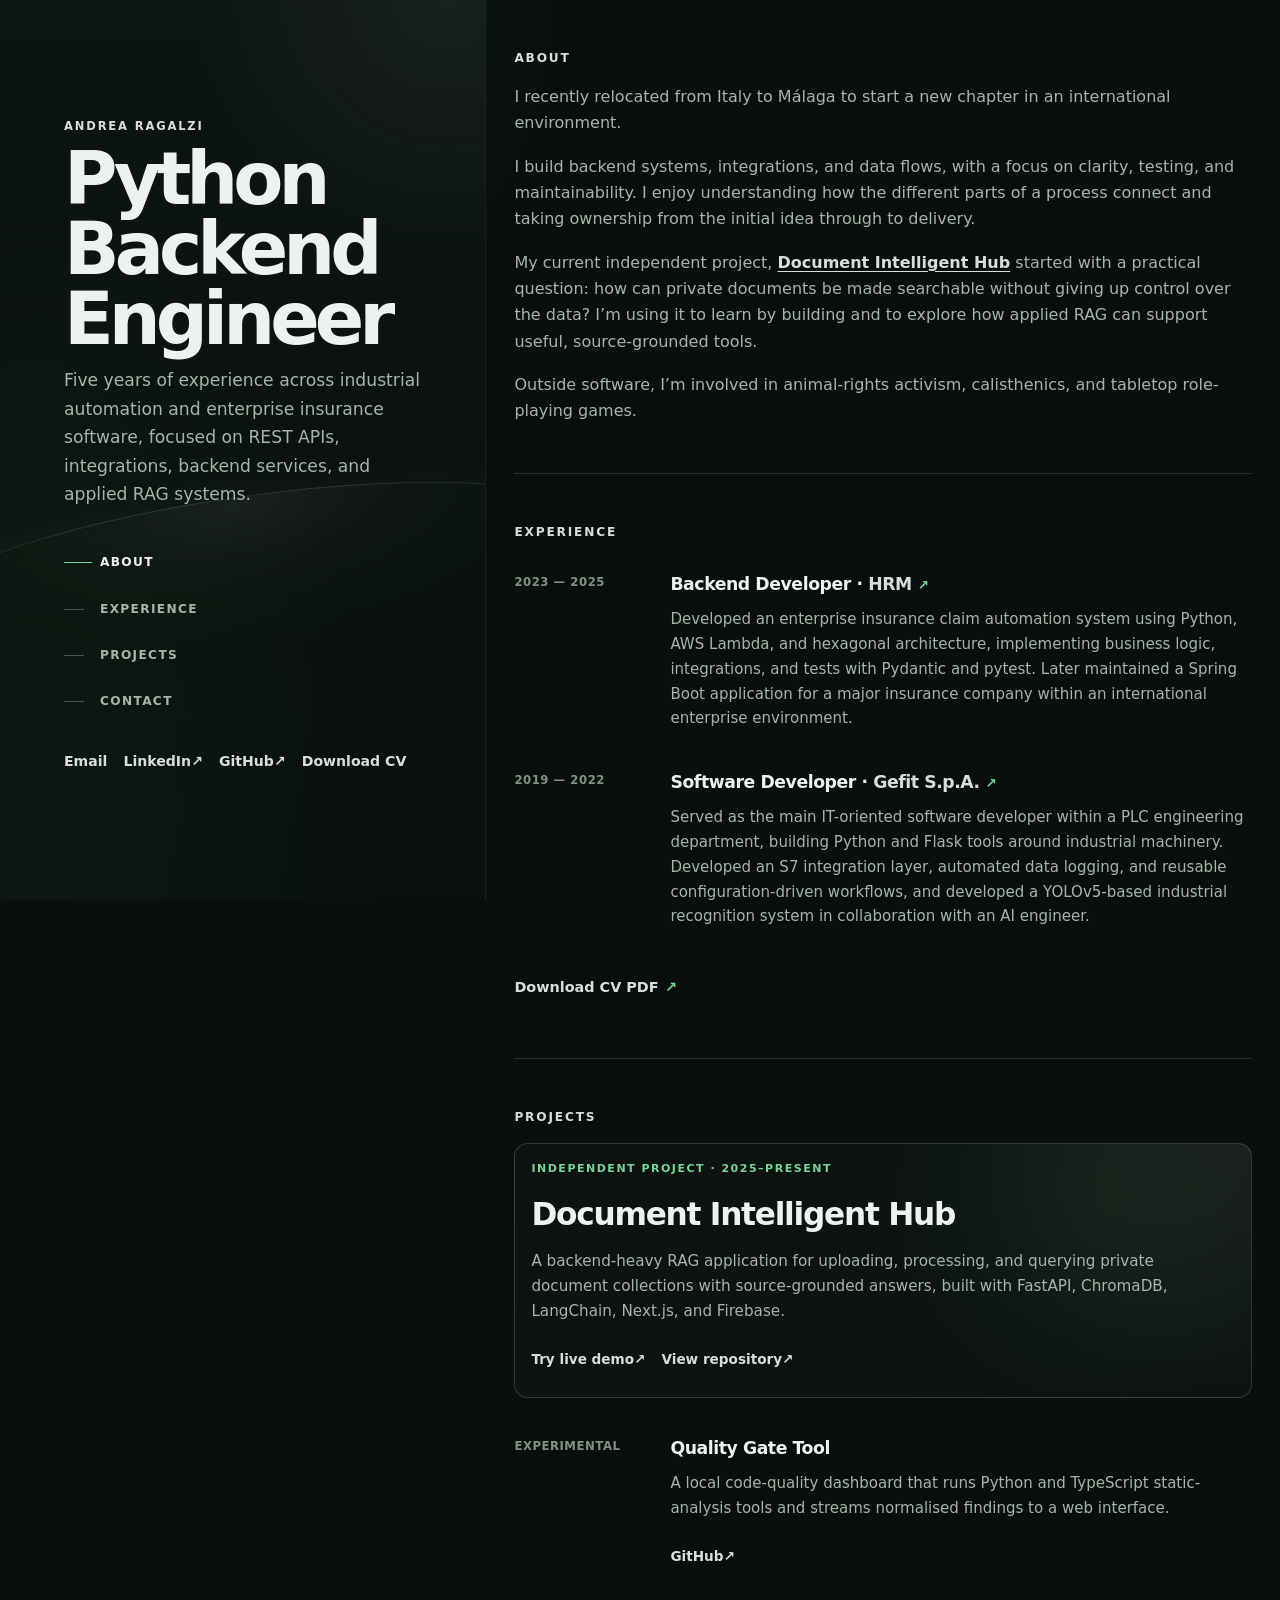
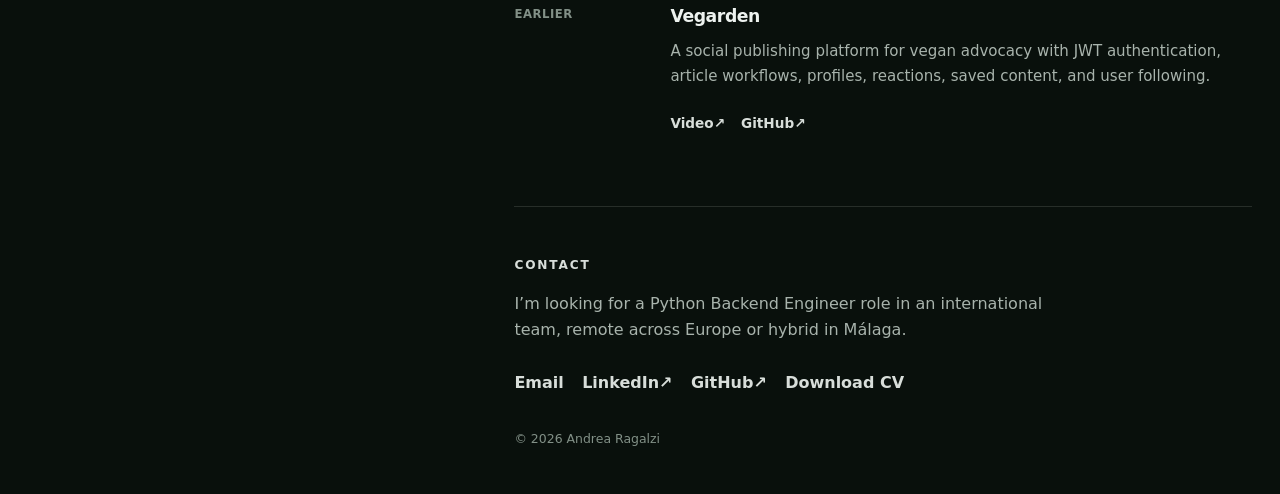
==== commit c7ee2592: "added live demo rag app" ====
--- a/index.html
+++ b/index.html
@@ -156,7 +156,7 @@
                             My current independent project,
                             <a
                                 class="text-link"
-                                href="https://github.com/andrea-ragalzi/document-intelligent-hub"
+                                href="https://document-intelligent-hub.vercel.app"
                                 target="_blank"
                                 rel="noopener noreferrer"
                                 >Document Intelligent Hub</a
@@ -264,7 +264,7 @@
                             </p>
                             <h3 id="dih-title">Document Intelligent Hub</h3>
                             <p class="featured-project__summary">
-                                A full-stack RAG application for uploading,
+                                A backend-heavy RAG application for uploading,
                                 processing, and querying private document
                                 collections with source-grounded answers, built
                                 with FastAPI, ChromaDB, LangChain, Next.js, and
@@ -273,13 +273,24 @@
 
                             <div class="project-links">
                                 <a
+                                    href="https://document-intelligent-hub.vercel.app"
+                                    target="_blank"
+                                    rel="noopener noreferrer"
+                                    aria-label="Try the Document Intelligent Hub live demo"
+                                >
+                                    Try live demo
+                                    <span aria-hidden="true">↗</span>
+                                </a>
+
+                                <a
                                     href="https://github.com/andrea-ragalzi/document-intelligent-hub"
                                     target="_blank"
                                     rel="noopener noreferrer"
                                     aria-label="View Document Intelligent Hub repository on GitHub"
-                                    >View repository
-                                    <span aria-hidden="true">↗</span></a
                                 >
+                                    View repository
+                                    <span aria-hidden="true">↗</span>
+                                </a>
                             </div>
                         </article>
 
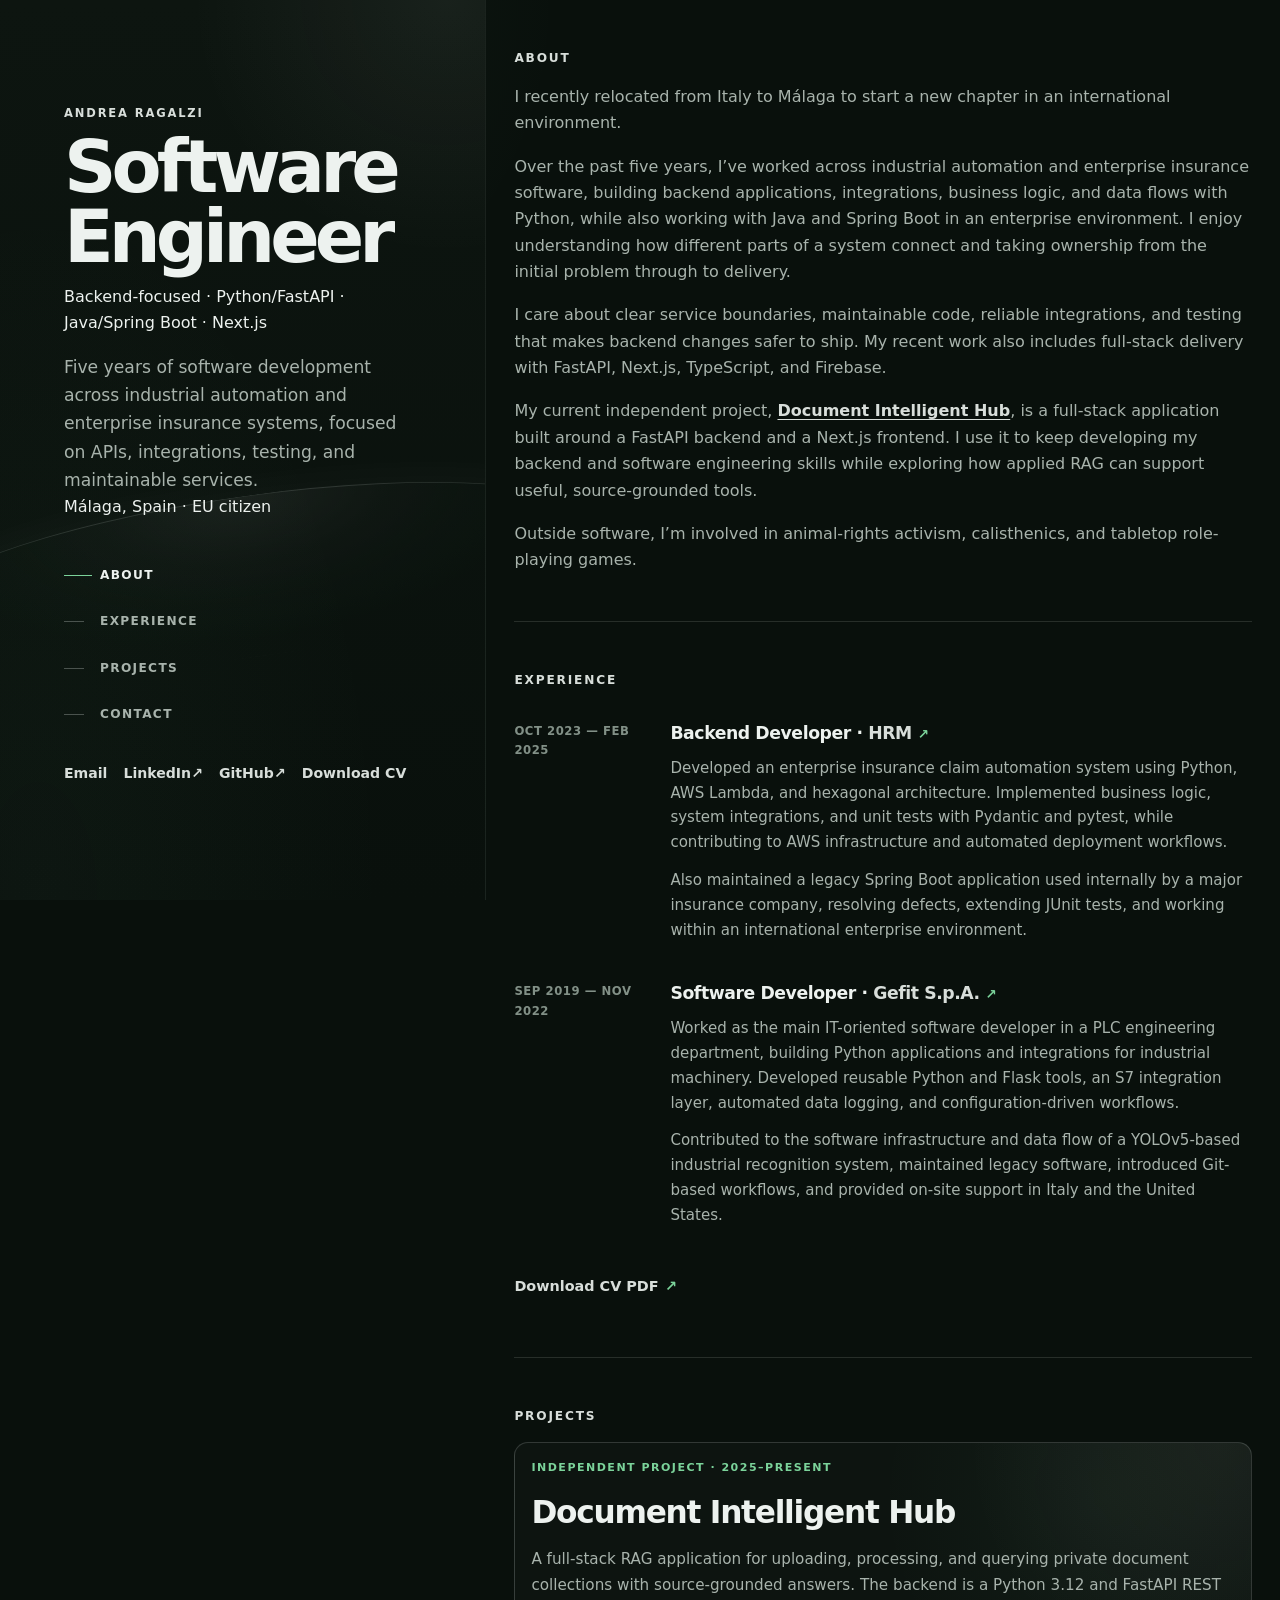
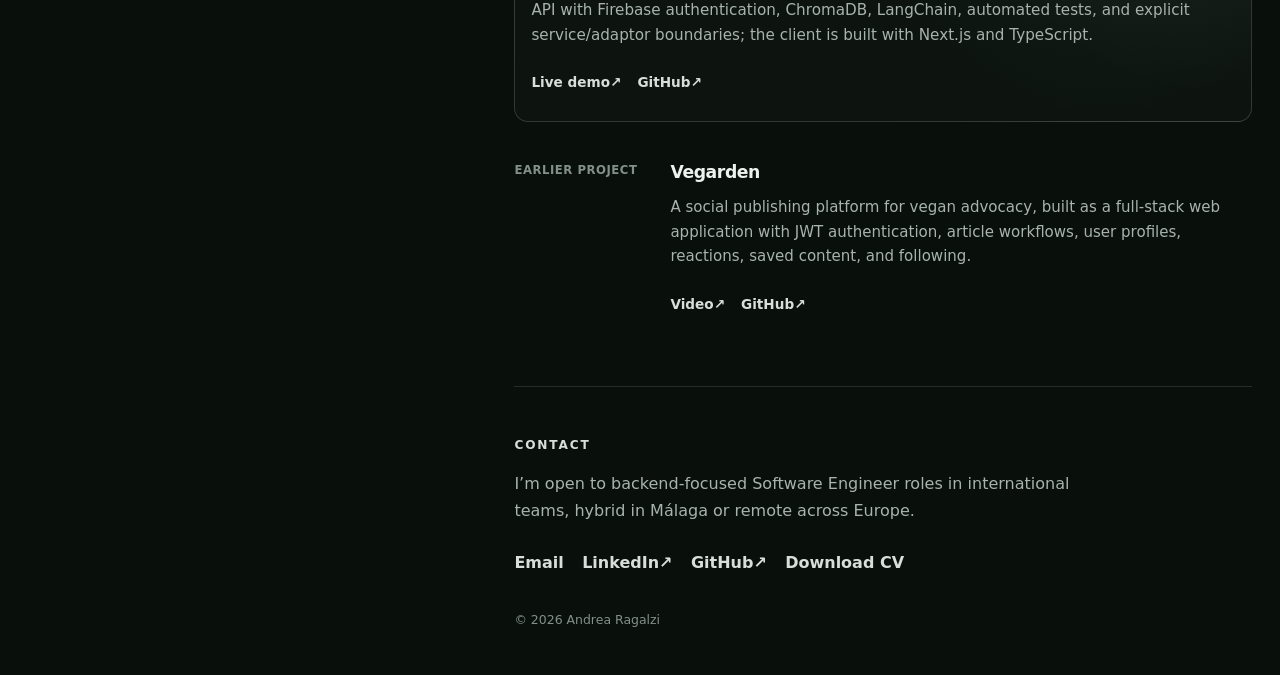
==== commit ed208a24: "Reposition Portfolio As Software Engineer" ====
--- a/index.html
+++ b/index.html
@@ -5,21 +5,21 @@
         <meta name="viewport" content="width=device-width, initial-scale=1" />
         <meta
             name="description"
-            content="Andrea Ragalzi is a Python Backend Engineer based in Málaga, focused on REST APIs, integrations, maintainable backend services, and applied RAG systems."
+            content="Backend-focused Software Engineer based in Málaga with five years of experience across industrial automation and enterprise insurance software. Experienced with Python, FastAPI, REST APIs, integrations, automated testing, Java/Spring Boot, and full-stack development with Next.js."
         />
         <meta name="theme-color" content="#09100c" />
 
-        <title>Andrea Ragalzi — Python Backend Engineer</title>
+        <title>Andrea Ragalzi — Software Engineer | Backend-focused</title>
 
         <link rel="canonical" href="https://andrea-ragalzi.github.io/" />
 
         <meta
             property="og:title"
-            content="Andrea Ragalzi — Python Backend Engineer"
+            content="Andrea Ragalzi — Software Engineer | Backend-focused"
         />
         <meta
             property="og:description"
-            content="Five years of experience across industrial automation and enterprise insurance software, focused on REST APIs, integrations, backend services, and applied RAG systems."
+            content="Backend-focused Software Engineer based in Málaga with five years of experience across industrial automation and enterprise insurance software. Experienced with Python, FastAPI, REST APIs, integrations, automated testing, Java/Spring Boot, and full-stack development with Next.js."
         />
         <meta property="og:type" content="website" />
         <meta property="og:url" content="https://andrea-ragalzi.github.io/" />
@@ -32,21 +32,25 @@
         <meta property="og:image:height" content="630" />
         <meta
             property="og:image:alt"
-            content="Andrea Ragalzi — Python Backend Engineer"
+            content="Andrea Ragalzi, backend-focused Software Engineer in Málaga"
         />
 
         <meta name="twitter:card" content="summary_large_image" />
         <meta
             name="twitter:title"
-            content="Andrea Ragalzi — Python Backend Engineer"
+            content="Andrea Ragalzi — Software Engineer | Backend-focused"
         />
         <meta
             name="twitter:description"
-            content="Five years of experience across industrial automation and enterprise insurance software, focused on REST APIs, integrations, backend services, and applied RAG systems."
+            content="Backend-focused Software Engineer based in Málaga with five years of experience across industrial automation and enterprise insurance software. Experienced with Python, FastAPI, REST APIs, integrations, automated testing, Java/Spring Boot, and full-stack development with Next.js."
         />
         <meta
             name="twitter:image"
             content="https://andrea-ragalzi.github.io/assets/images/og-image.png"
+        />
+        <meta
+            name="twitter:image:alt"
+            content="Andrea Ragalzi, backend-focused Software Engineer in Málaga"
         />
 
         <link rel="icon" href="assets/icons/favicon.svg" type="image/svg+xml" />
@@ -59,7 +63,7 @@
                 "@type": "Person",
                 "name": "Andrea Ragalzi",
                 "url": "https://andrea-ragalzi.github.io/",
-                "jobTitle": "Python Backend Engineer",
+                "jobTitle": "Software Engineer",
                 "address": {
                     "@type": "PostalAddress",
                     "addressLocality": "Málaga",
@@ -70,17 +74,18 @@
                     "https://www.linkedin.com/in/andrea-ragalzi"
                 ],
                 "knowsAbout": [
+                    "Backend development",
                     "Python",
                     "FastAPI",
-                    "Flask",
                     "REST APIs",
-                    "Systems integration",
-                    "Backend services",
-                    "Software testing",
-                    "Industrial automation",
-                    "Insurance software",
-                    "Retrieval-augmented generation",
-                    "Vector retrieval"
+                    "System integrations",
+                    "Automated testing",
+                    "Maintainable services",
+                    "Java",
+                    "Spring Boot",
+                    "Next.js",
+                    "TypeScript",
+                    "Applied RAG"
                 ]
             }
         </script>
@@ -92,12 +97,17 @@
             <header class="profile-panel">
                 <div class="profile-panel__inner">
                     <p class="eyebrow">Andrea Ragalzi</p>
-                    <h1>Python Backend Engineer</h1>
+                    <h1>Software Engineer</h1>
+                    <p class="role-stack">
+                        Backend-focused · Python/FastAPI · Java/Spring Boot ·
+                        Next.js
+                    </p>
                     <p class="role-summary">
-                        Five years of experience across industrial automation
-                        and enterprise insurance software, focused on REST APIs,
-                        integrations, backend services, and applied RAG systems.
+                        Five years of software development across industrial
+                        automation and enterprise insurance systems, focused on
+                        APIs, integrations, testing, and maintainable services.
                     </p>
+                    <p class="profile-meta">Málaga, Spain · EU citizen</p>
 
                     <nav class="section-nav" aria-label="Portfolio sections">
                         <a href="#about">About</a>
@@ -106,7 +116,7 @@
                         <a href="#contact">Contact</a>
                     </nav>
 
-                    <div class="profile-links" aria-label="Profile links">
+                    <div class="profile-links" role="group" aria-label="Profile links">
                         <a href="mailto:andrea.ragalzi.job@gmail.com">Email</a>
                         <a
                             href="https://www.linkedin.com/in/andrea-ragalzi"
@@ -121,7 +131,7 @@
                             >GitHub <span aria-hidden="true">↗</span></a
                         >
                         <a
-                            href="assets/Andrea_Ragalzi_CV_Python_Backend_EN.pdf"
+                            href="assets/Andrea_Ragalzi_CV_Software_Engineer.pdf"
                             download
                             >Download CV
                             <span class="visually-hidden">PDF</span></a
@@ -145,26 +155,37 @@
                         </p>
 
                         <p>
-                            I build backend systems, integrations, and data
-                            flows, with a focus on clarity, testing, and
-                            maintainability. I enjoy understanding how the
-                            different parts of a process connect and taking
-                            ownership from the initial idea through to delivery.
+                            Over the past five years, I’ve worked across
+                            industrial automation and enterprise insurance
+                            software, building backend applications,
+                            integrations, business logic, and data flows with
+                            Python, while also working with Java and Spring Boot
+                            in an enterprise environment. I enjoy understanding
+                            how different parts of a system connect and taking
+                            ownership from the initial problem through to
+                            delivery.
+                        </p>
+
+                        <p>
+                            I care about clear service boundaries, maintainable
+                            code, reliable integrations, and testing that makes
+                            backend changes safer to ship. My recent work also
+                            includes full-stack delivery with FastAPI, Next.js,
+                            TypeScript, and Firebase.
                         </p>
 
                         <p>
                             My current independent project,
                             <a
                                 class="text-link"
-                                href="https://document-intelligent-hub.vercel.app"
+                                href="https://github.com/andrea-ragalzi/document-intelligent-hub"
                                 target="_blank"
                                 rel="noopener noreferrer"
                                 >Document Intelligent Hub</a
-                            >
-                            started with a practical question: how can private
-                            documents be made searchable without giving up
-                            control over the data? I’m using it to learn by
-                            building and to explore how applied RAG can support
+                            >, is a full-stack application built around a
+                            FastAPI backend and a Next.js frontend. I use it to
+                            keep developing my backend and software engineering
+                            skills while exploring how applied RAG can support
                             useful, source-grounded tools.
                         </p>
 
@@ -185,7 +206,7 @@
 
                         <div class="entry-list">
                             <article class="entry">
-                                <p class="entry__period">2023 — 2025</p>
+                                <p class="entry__period">Oct 2023 — Feb 2025</p>
                                 <div class="entry__content">
                                     <h3>
                                         Backend Developer ·
@@ -200,19 +221,26 @@
                                     <p>
                                         Developed an enterprise insurance claim
                                         automation system using Python, AWS
-                                        Lambda, and hexagonal architecture,
-                                        implementing business logic,
-                                        integrations, and tests with Pydantic
-                                        and pytest. Later maintained a Spring
-                                        Boot application for a major insurance
-                                        company within an international
-                                        enterprise environment.
+                                        Lambda, and hexagonal architecture.
+                                        Implemented business logic, system
+                                        integrations, and unit tests with
+                                        Pydantic and pytest, while contributing
+                                        to AWS infrastructure and automated
+                                        deployment workflows.
+                                    </p>
+                                    <p>
+                                        Also maintained a legacy Spring Boot
+                                        application used internally by a major
+                                        insurance company, resolving defects,
+                                        extending JUnit tests, and working
+                                        within an international enterprise
+                                        environment.
                                     </p>
                                 </div>
                             </article>
 
                             <article class="entry">
-                                <p class="entry__period">2019 — 2022</p>
+                                <p class="entry__period">Sep 2019 — Nov 2022</p>
                                 <div class="entry__content">
                                     <h3>
                                         Software Developer ·
@@ -225,16 +253,23 @@
                                         >
                                     </h3>
                                     <p>
-                                        Served as the main IT-oriented software
-                                        developer within a PLC engineering
-                                        department, building Python and Flask
-                                        tools around industrial machinery.
-                                        Developed an S7 integration layer,
-                                        automated data logging, and reusable
-                                        configuration-driven workflows, and
-                                        developed a YOLOv5-based industrial
-                                        recognition system in collaboration with
-                                        an AI engineer.
+                                        Worked as the main IT-oriented software
+                                        developer in a PLC engineering
+                                        department, building Python applications
+                                        and integrations for industrial
+                                        machinery. Developed reusable Python and
+                                        Flask tools, an S7 integration layer,
+                                        automated data logging, and
+                                        configuration-driven workflows.
+                                    </p>
+                                    <p>
+                                        Contributed to the software
+                                        infrastructure and data flow of a
+                                        YOLOv5-based industrial recognition
+                                        system, maintained legacy software,
+                                        introduced Git-based workflows, and
+                                        provided on-site support in Italy and
+                                        the United States.
                                     </p>
                                 </div>
                             </article>
@@ -243,7 +278,7 @@
                         <div class="section-actions">
                             <a
                                 class="arrow-link"
-                                href="assets/Andrea_Ragalzi_CV_Python_Backend_EN.pdf"
+                                href="assets/Andrea_Ragalzi_CV_Software_Engineer.pdf"
                                 download
                                 >Download CV PDF</a
                             >
@@ -264,11 +299,14 @@
                             </p>
                             <h3 id="dih-title">Document Intelligent Hub</h3>
                             <p class="featured-project__summary">
-                                A backend-heavy RAG application for uploading,
+                                A full-stack RAG application for uploading,
                                 processing, and querying private document
-                                collections with source-grounded answers, built
-                                with FastAPI, ChromaDB, LangChain, Next.js, and
-                                Firebase.
+                                collections with source-grounded answers. The
+                                backend is a Python 3.12 and FastAPI REST API
+                                with Firebase authentication, ChromaDB,
+                                LangChain, automated tests, and explicit
+                                service/adaptor boundaries; the client is built
+                                with Next.js and TypeScript.
                             </p>
 
                             <div class="project-links">
@@ -276,57 +314,31 @@
                                     href="https://document-intelligent-hub.vercel.app"
                                     target="_blank"
                                     rel="noopener noreferrer"
-                                    aria-label="Try the Document Intelligent Hub live demo"
+                                    aria-label="Open the Document Intelligent Hub live demo"
+                                    >Live demo
+                                    <span aria-hidden="true">↗</span></a
                                 >
-                                    Try live demo
-                                    <span aria-hidden="true">↗</span>
-                                </a>
-
                                 <a
                                     href="https://github.com/andrea-ragalzi/document-intelligent-hub"
                                     target="_blank"
                                     rel="noopener noreferrer"
                                     aria-label="View Document Intelligent Hub repository on GitHub"
+                                    >GitHub <span aria-hidden="true">↗</span></a
                                 >
-                                    View repository
-                                    <span aria-hidden="true">↗</span>
-                                </a>
                             </div>
                         </article>
 
                         <div class="project-list">
                             <article class="project-entry">
-                                <p class="entry__period">Experimental</p>
-                                <div class="entry__content">
-                                    <h3>Quality Gate Tool</h3>
-                                    <p>
-                                        A local code-quality dashboard that runs
-                                        Python and TypeScript static-analysis
-                                        tools and streams normalised findings to
-                                        a web interface.
-                                    </p>
-                                    <div class="project-links">
-                                        <a
-                                            href="https://github.com/andrea-ragalzi/quality-gate-tool"
-                                            target="_blank"
-                                            rel="noopener noreferrer"
-                                            aria-label="View Quality Gate Tool repository on GitHub"
-                                            >GitHub
-                                            <span aria-hidden="true">↗</span></a
-                                        >
-                                    </div>
-                                </div>
-                            </article>
-
-                            <article class="project-entry">
-                                <p class="entry__period">Earlier</p>
+                                <p class="entry__period">Earlier project</p>
                                 <div class="entry__content">
                                     <h3>Vegarden</h3>
                                     <p>
                                         A social publishing platform for vegan
-                                        advocacy with JWT authentication,
-                                        article workflows, profiles, reactions,
-                                        saved content, and user following.
+                                        advocacy, built as a full-stack web
+                                        application with JWT authentication,
+                                        article workflows, user profiles,
+                                        reactions, saved content, and following.
                                     </p>
                                     <div class="project-links">
                                         <a
@@ -356,9 +368,9 @@
                             Contact
                         </h2>
                         <p class="contact-copy">
-                            I’m looking for a Python Backend Engineer role in an
-                            international team, remote across Europe or hybrid
-                            in Málaga.
+                            I’m open to backend-focused Software Engineer roles
+                            in international teams, hybrid in Málaga or remote
+                            across Europe.
                         </p>
 
                         <div class="contact-links">
@@ -378,7 +390,7 @@
                                 >GitHub <span aria-hidden="true">↗</span></a
                             >
                             <a
-                                href="assets/Andrea_Ragalzi_CV_Python_Backend_EN.pdf"
+                                href="assets/Andrea_Ragalzi_CV_Software_Engineer.pdf"
                                 download
                                 >Download CV</a
                             >
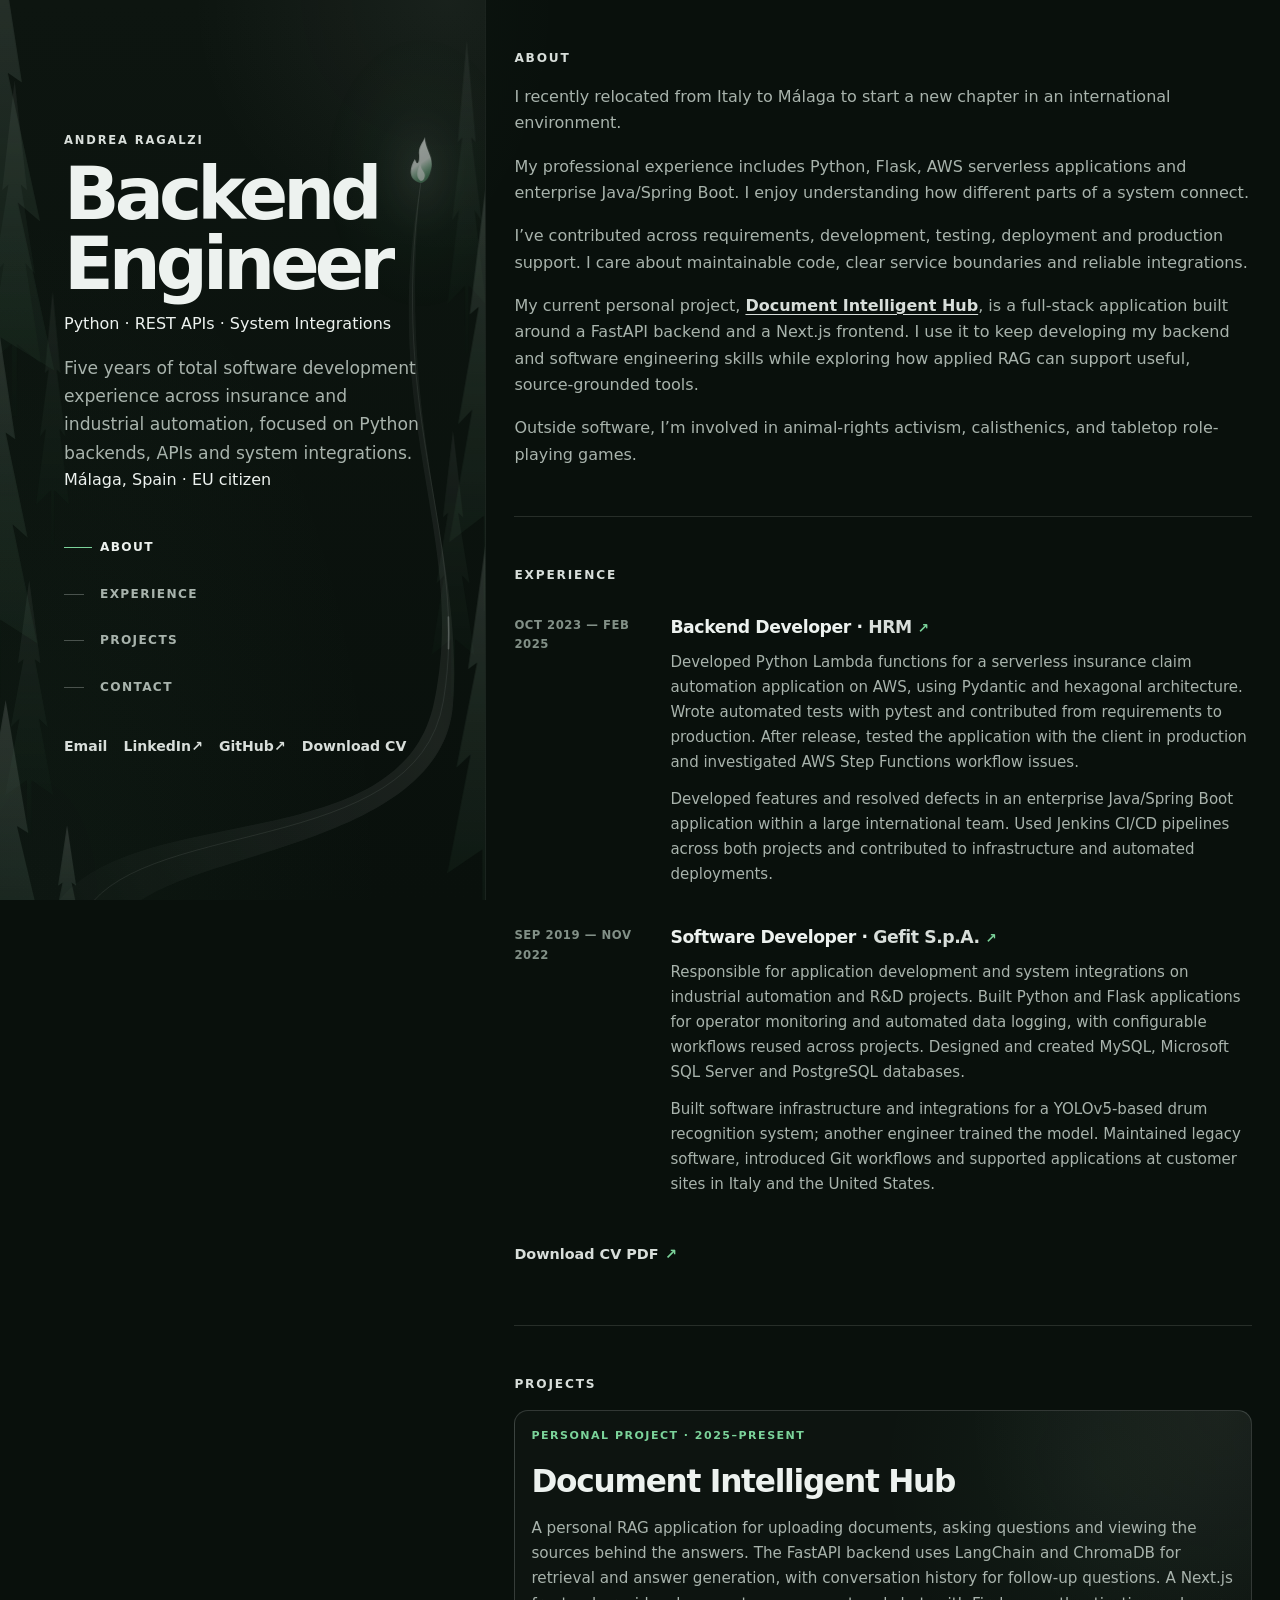
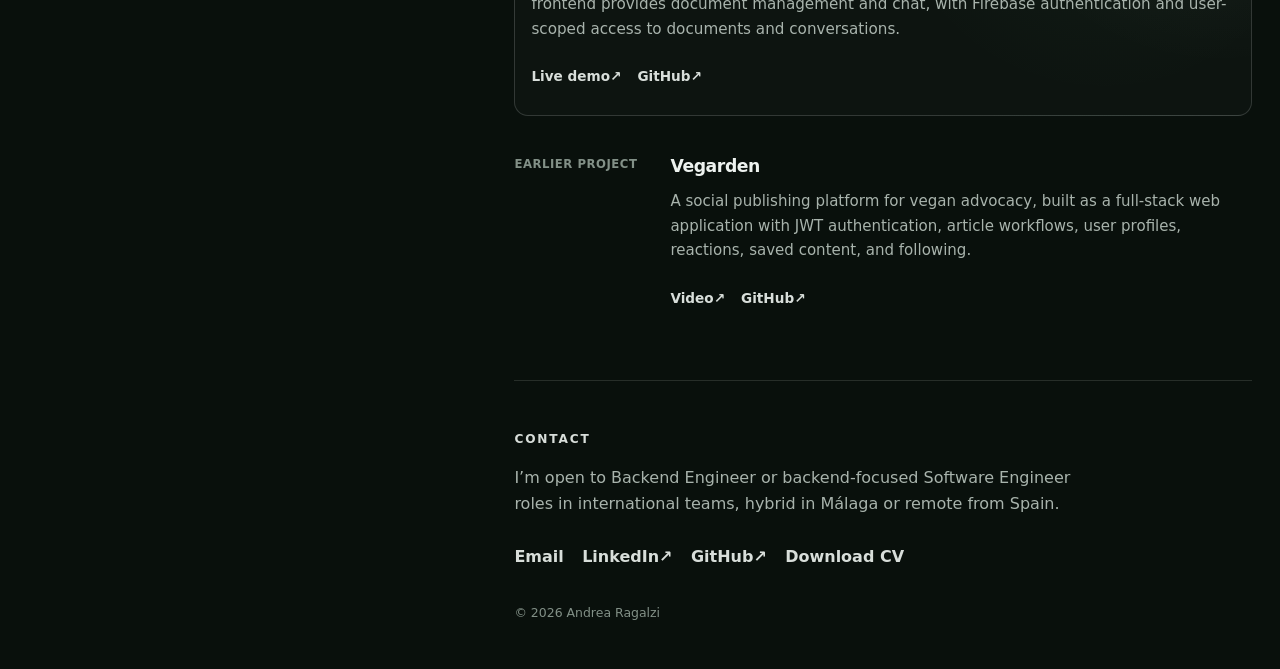
==== commit 4f36ede0: "Refine Portfolio Positioning and Add Silver Forest Design" ====
--- a/index.html
+++ b/index.html
@@ -5,21 +5,21 @@
         <meta name="viewport" content="width=device-width, initial-scale=1" />
         <meta
             name="description"
-            content="Backend-focused Software Engineer based in Málaga with five years of experience across industrial automation and enterprise insurance software. Experienced with Python, FastAPI, REST APIs, integrations, automated testing, Java/Spring Boot, and full-stack development with Next.js."
+            content="Backend Engineer based in Málaga, focused on Python, REST APIs and system integrations. Experience in insurance and industrial automation, with a personal FastAPI/RAG project."
         />
         <meta name="theme-color" content="#09100c" />
 
-        <title>Andrea Ragalzi — Software Engineer | Backend-focused</title>
+        <title>Andrea Ragalzi — Backend Engineer</title>
 
         <link rel="canonical" href="https://andrea-ragalzi.github.io/" />
 
         <meta
             property="og:title"
-            content="Andrea Ragalzi — Software Engineer | Backend-focused"
+            content="Andrea Ragalzi — Backend Engineer"
         />
         <meta
             property="og:description"
-            content="Backend-focused Software Engineer based in Málaga with five years of experience across industrial automation and enterprise insurance software. Experienced with Python, FastAPI, REST APIs, integrations, automated testing, Java/Spring Boot, and full-stack development with Next.js."
+            content="Backend Engineer based in Málaga, focused on Python, REST APIs and system integrations. Experience in insurance and industrial automation, with a personal FastAPI/RAG project."
         />
         <meta property="og:type" content="website" />
         <meta property="og:url" content="https://andrea-ragalzi.github.io/" />
@@ -32,17 +32,17 @@
         <meta property="og:image:height" content="630" />
         <meta
             property="og:image:alt"
-            content="Andrea Ragalzi, backend-focused Software Engineer in Málaga"
+            content="Andrea Ragalzi, Backend Engineer in Málaga"
         />
 
         <meta name="twitter:card" content="summary_large_image" />
         <meta
             name="twitter:title"
-            content="Andrea Ragalzi — Software Engineer | Backend-focused"
+            content="Andrea Ragalzi — Backend Engineer"
         />
         <meta
             name="twitter:description"
-            content="Backend-focused Software Engineer based in Málaga with five years of experience across industrial automation and enterprise insurance software. Experienced with Python, FastAPI, REST APIs, integrations, automated testing, Java/Spring Boot, and full-stack development with Next.js."
+            content="Backend Engineer based in Málaga, focused on Python, REST APIs and system integrations. Experience in insurance and industrial automation, with a personal FastAPI/RAG project."
         />
         <meta
             name="twitter:image"
@@ -50,7 +50,7 @@
         />
         <meta
             name="twitter:image:alt"
-            content="Andrea Ragalzi, backend-focused Software Engineer in Málaga"
+            content="Andrea Ragalzi, Backend Engineer in Málaga"
         />
 
         <link rel="icon" href="assets/icons/favicon.svg" type="image/svg+xml" />
@@ -63,7 +63,7 @@
                 "@type": "Person",
                 "name": "Andrea Ragalzi",
                 "url": "https://andrea-ragalzi.github.io/",
-                "jobTitle": "Software Engineer",
+                "jobTitle": "Backend Engineer",
                 "address": {
                     "@type": "PostalAddress",
                     "addressLocality": "Málaga",
@@ -76,15 +76,17 @@
                 "knowsAbout": [
                     "Backend development",
                     "Python",
+                    "Flask",
+                    "AWS serverless applications",
                     "FastAPI",
                     "REST APIs",
                     "System integrations",
                     "Automated testing",
-                    "Maintainable services",
+
                     "Java",
                     "Spring Boot",
                     "Next.js",
-                    "TypeScript",
+
                     "Applied RAG"
                 ]
             }
@@ -95,17 +97,84 @@
 
         <div class="page-shell">
             <header class="profile-panel">
+                <svg
+                    class="forest-banner"
+                    viewBox="0 0 600 900"
+                    preserveAspectRatio="none"
+                    aria-hidden="true"
+                    focusable="false"
+                >
+                    <defs>
+                        <linearGradient id="forest-silver" x2="0" y2="1">
+                            <stop stop-color="#d8deda" stop-opacity="0.22" />
+                            <stop offset="1" stop-color="#7bd39a" stop-opacity="0.04" />
+                        </linearGradient>
+                        <linearGradient id="forest-path" x1="0" y1="1" x2="1" y2="0">
+                            <stop stop-color="#d8deda" stop-opacity="0.02" />
+                            <stop offset="0.6" stop-color="#d8deda" stop-opacity="0.13" />
+                            <stop offset="1" stop-color="#d8deda" stop-opacity="0.04" />
+                        </linearGradient>
+                        <radialGradient id="forest-glow">
+                            <stop stop-color="#d8deda" stop-opacity="0.13" />
+                            <stop offset="0.45" stop-color="#7bd39a" stop-opacity="0.04" />
+                            <stop offset="1" stop-color="#7bd39a" stop-opacity="0" />
+                        </radialGradient>
+                        <linearGradient id="forest-flame" x2="0.3" y2="1">
+                            <stop stop-color="#edf2ef" />
+                            <stop offset="0.65" stop-color="#d8deda" />
+                            <stop offset="1" stop-color="#7bd39a" stop-opacity="0.5" />
+                        </linearGradient>
+                        <path id="forest-tree" d="M0 0 14 38 7 36 23 67 12 63 30 98 3 91 3 116 -3 116 -3 91 -30 98 -12 63 -23 67 -7 36 -14 38Z" />
+                        <path id="forest-trail" pathLength="100" d="M100 920 C160 814 515 862 548 701 S478 422 520 183" />
+                    </defs>
+                    <ellipse cx="520" cy="173" rx="125" ry="145" fill="url(#forest-glow)" />
+                    <g fill="url(#forest-silver)">
+                        <g class="forest-banner__trees forest-banner__trees--far" opacity="0.48">
+                            <use href="#forest-tree" transform="translate(18 80) scale(1.1 2.9)" />
+                            <use href="#forest-tree" transform="translate(65 290) scale(0.7 2.2)" />
+                            <use href="#forest-tree" transform="translate(577 40) scale(0.8 2.7)" />
+                            <use href="#forest-tree" transform="translate(560 430) scale(0.9 2.3)" />
+                            <use href="#forest-tree" transform="translate(36 580) scale(1 2.2)" />
+                        </g>
+                        <g class="forest-banner__trees">
+                            <use href="#forest-tree" transform="translate(-8 -100) scale(2.5 4.8)" />
+                            <use href="#forest-tree" transform="translate(-5 310) scale(1.7 3.4)" />
+                            <use href="#forest-tree" transform="translate(603 170) scale(1.6 3.8)" />
+                            <use href="#forest-tree" transform="translate(601 540) scale(1.6 3.4)" />
+                            <use href="#forest-tree" transform="translate(7 700) scale(2 3.5)" />
+                            <use href="#forest-tree" transform="translate(83 825) scale(0.8 1.6)" />
+                        </g>
+                    </g>
+                    <path
+                        d="M58 920 C134 792 492 868 536 704 S466 422 520 183 C489 430 573 554 560 704 S195 851 152 920Z"
+                        fill="url(#forest-path)"
+                    />
+                    <use href="#forest-trail" fill="none" stroke="#d8deda" stroke-opacity="0.15" stroke-width="1" />
+                    <use
+                        class="forest-banner__light"
+                        href="#forest-trail"
+                        fill="none"
+                        stroke="#d8deda"
+                        stroke-width="2"
+                        stroke-linecap="round"
+                    />
+                    <g transform="translate(520 176)">
+                        <g class="forest-banner__flame">
+                            <path d="M0 7 C-16 4 -14 -8 -7 -17 C-5 -10 -1 -12 -2 -22 C-3 -30 4 -34 5 -39 C6 -26 17 -18 13 -7 C11 1 7 6 0 7Z" fill="url(#forest-flame)" />
+                            <path d="M0 5 C-6 1 -5 -5 0 -13 C-1 -6 7 -4 5 1 C4 4 2 5 0 5Z" fill="#edf2ef" opacity="0.75" />
+                        </g>
+                    </g>
+                </svg>
                 <div class="profile-panel__inner">
                     <p class="eyebrow">Andrea Ragalzi</p>
-                    <h1>Software Engineer</h1>
+                    <h1>Backend Engineer</h1>
                     <p class="role-stack">
-                        Backend-focused · Python/FastAPI · Java/Spring Boot ·
-                        Next.js
+                        Python · REST APIs · System Integrations
                     </p>
                     <p class="role-summary">
-                        Five years of software development across industrial
-                        automation and enterprise insurance systems, focused on
-                        APIs, integrations, testing, and maintainable services.
+                        Five years of total software development experience
+                        across insurance and industrial automation, focused on
+                        Python backends, APIs and system integrations.
                     </p>
                     <p class="profile-meta">Málaga, Spain · EU citizen</p>
 
@@ -131,7 +200,9 @@
                             >GitHub <span aria-hidden="true">↗</span></a
                         >
                         <a
-                            href="assets/Andrea_Ragalzi_CV_Software_Engineer.pdf"
+                            target="_blank"
+                            rel="noopener noreferrer"
+                            href="assets/Andrea_Ragalzi_CV_Backend_Engineer.pdf"
                             download
                             >Download CV
                             <span class="visually-hidden">PDF</span></a
@@ -155,30 +226,24 @@
                         </p>
 
                         <p>
-                            Over the past five years, I’ve worked across
-                            industrial automation and enterprise insurance
-                            software, building backend applications,
-                            integrations, business logic, and data flows with
-                            Python, while also working with Java and Spring Boot
-                            in an enterprise environment. I enjoy understanding
-                            how different parts of a system connect and taking
-                            ownership from the initial problem through to
-                            delivery.
+                            My professional experience includes Python, Flask,
+                            AWS serverless applications and enterprise Java/Spring
+                            Boot. I enjoy understanding how different parts of a
+                            system connect.
                         </p>
 
                         <p>
-                            I care about clear service boundaries, maintainable
-                            code, reliable integrations, and testing that makes
-                            backend changes safer to ship. My recent work also
-                            includes full-stack delivery with FastAPI, Next.js,
-                            TypeScript, and Firebase.
+                            I’ve contributed across requirements, development,
+                            testing, deployment and production support. I care
+                            about maintainable code, clear service boundaries and
+                            reliable integrations.
                         </p>
 
                         <p>
-                            My current independent project,
+                            My current personal project,
                             <a
                                 class="text-link"
-                                href="https://github.com/andrea-ragalzi/document-intelligent-hub"
+                                href="https://document-intelligent-hub.vercel.app/"
                                 target="_blank"
                                 rel="noopener noreferrer"
                                 >Document Intelligent Hub</a
@@ -219,22 +284,23 @@
                                         >
                                     </h3>
                                     <p>
-                                        Developed an enterprise insurance claim
-                                        automation system using Python, AWS
-                                        Lambda, and hexagonal architecture.
-                                        Implemented business logic, system
-                                        integrations, and unit tests with
-                                        Pydantic and pytest, while contributing
-                                        to AWS infrastructure and automated
-                                        deployment workflows.
+                                        Developed Python Lambda functions for a
+                                        serverless insurance claim automation
+                                        application on AWS, using Pydantic and
+                                        hexagonal architecture. Wrote automated
+                                        tests with pytest and contributed from
+                                        requirements to production. After
+                                        release, tested the application with the
+                                        client in production and investigated
+                                        AWS Step Functions workflow issues.
                                     </p>
                                     <p>
-                                        Also maintained a legacy Spring Boot
-                                        application used internally by a major
-                                        insurance company, resolving defects,
-                                        extending JUnit tests, and working
-                                        within an international enterprise
-                                        environment.
+                                        Developed features and resolved defects
+                                        in an enterprise Java/Spring Boot
+                                        application within a large international
+                                        team. Used Jenkins CI/CD pipelines across
+                                        both projects and contributed to
+                                        infrastructure and automated deployments.
                                     </p>
                                 </div>
                             </article>
@@ -253,23 +319,24 @@
                                         >
                                     </h3>
                                     <p>
-                                        Worked as the main IT-oriented software
-                                        developer in a PLC engineering
-                                        department, building Python applications
-                                        and integrations for industrial
-                                        machinery. Developed reusable Python and
-                                        Flask tools, an S7 integration layer,
-                                        automated data logging, and
-                                        configuration-driven workflows.
+                                        Responsible for application development
+                                        and system integrations on industrial
+                                        automation and R&D projects. Built Python
+                                        and Flask applications for operator
+                                        monitoring and automated data logging,
+                                        with configurable workflows reused across
+                                        projects. Designed and created MySQL,
+                                        Microsoft SQL Server and PostgreSQL
+                                        databases.
                                     </p>
                                     <p>
-                                        Contributed to the software
-                                        infrastructure and data flow of a
-                                        YOLOv5-based industrial recognition
-                                        system, maintained legacy software,
-                                        introduced Git-based workflows, and
-                                        provided on-site support in Italy and
-                                        the United States.
+                                        Built software infrastructure and
+                                        integrations for a YOLOv5-based drum
+                                        recognition system; another engineer
+                                        trained the model. Maintained legacy
+                                        software, introduced Git workflows and
+                                        supported applications at customer sites
+                                        in Italy and the United States.
                                     </p>
                                 </div>
                             </article>
@@ -278,7 +345,9 @@
                         <div class="section-actions">
                             <a
                                 class="arrow-link"
-                                href="assets/Andrea_Ragalzi_CV_Software_Engineer.pdf"
+                                target="_blank"
+                                rel="noopener noreferrer"
+                                href="assets/Andrea_Ragalzi_CV_Backend_Engineer.pdf"
                                 download
                                 >Download CV PDF</a
                             >
@@ -295,18 +364,19 @@
                             aria-labelledby="dih-title"
                         >
                             <p class="featured-project__label">
-                                Independent project · 2025–Present
+                                Personal project · 2025–Present
                             </p>
                             <h3 id="dih-title">Document Intelligent Hub</h3>
                             <p class="featured-project__summary">
-                                A full-stack RAG application for uploading,
-                                processing, and querying private document
-                                collections with source-grounded answers. The
-                                backend is a Python 3.12 and FastAPI REST API
-                                with Firebase authentication, ChromaDB,
-                                LangChain, automated tests, and explicit
-                                service/adaptor boundaries; the client is built
-                                with Next.js and TypeScript.
+                                A personal RAG application for uploading
+                                documents, asking questions and viewing the
+                                sources behind the answers. The FastAPI backend
+                                uses LangChain and ChromaDB for retrieval and
+                                answer generation, with conversation history for
+                                follow-up questions. A Next.js frontend provides
+                                document management and chat, with Firebase
+                                authentication and user-scoped access to
+                                documents and conversations.
                             </p>
 
                             <div class="project-links">
@@ -368,9 +438,9 @@
                             Contact
                         </h2>
                         <p class="contact-copy">
-                            I’m open to backend-focused Software Engineer roles
-                            in international teams, hybrid in Málaga or remote
-                            across Europe.
+                            I’m open to Backend Engineer or backend-focused
+                            Software Engineer roles in international teams,
+                            hybrid in Málaga or remote from Spain.
                         </p>
 
                         <div class="contact-links">
@@ -390,7 +460,9 @@
                                 >GitHub <span aria-hidden="true">↗</span></a
                             >
                             <a
-                                href="assets/Andrea_Ragalzi_CV_Software_Engineer.pdf"
+                                target="_blank"
+                                rel="noopener noreferrer"
+                                href="assets/Andrea_Ragalzi_CV_Backend_Engineer.pdf"
                                 download
                                 >Download CV</a
                             >
--- a/assets/css/styles.css
+++ b/assets/css/styles.css
@@ -112,22 +112,57 @@
     linear-gradient(180deg, var(--background-raised), var(--background));
 }
 
-.profile-panel::before {
-  content: "";
+.forest-banner {
   position: absolute;
-  top: 64%;
-  left: -22%;
+  inset: 0;
   z-index: 0;
-  width: 148%;
-  height: clamp(5rem, 18vw, 10rem);
-  border-top: 1px solid rgba(216, 222, 218, 0.2);
-  border-radius: 50%;
-  background: radial-gradient(ellipse at 50% 0%, rgba(216, 222, 218, 0.1), rgba(216, 222, 218, 0.035) 28%, rgba(123, 211, 154, 0.018) 46%, transparent 70%);
-  box-shadow: 0 -0.65rem 1.8rem rgba(216, 222, 218, 0.035);
+  width: 100%;
+  height: 100%;
   opacity: var(--silver-path-opacity);
   pointer-events: none;
-  transform: translateY(-50%) rotate(-8deg);
-  transform-origin: center;
+}
+
+.forest-banner__trees {
+  transform-box: fill-box;
+  transform-origin: center bottom;
+  animation: forest-sway 18s ease-in-out infinite alternate;
+}
+
+.forest-banner__trees--far {
+  animation-duration: 24s;
+  animation-delay: -8s;
+}
+
+.forest-banner__light {
+  stroke-dasharray: 3 97;
+  stroke-dashoffset: -55;
+  opacity: 0.4;
+  animation: forest-travel 16s linear infinite;
+}
+
+.forest-banner__flame {
+  transform-box: fill-box;
+  transform-origin: center bottom;
+  opacity: 0.85;
+  animation: forest-flicker 5s ease-in-out infinite;
+}
+
+@keyframes forest-sway {
+  from { transform: rotate(-0.25deg); }
+  to { transform: rotate(0.25deg); }
+}
+
+@keyframes forest-travel {
+  0% { stroke-dashoffset: 3; opacity: 0; }
+  10% { opacity: 0.45; }
+  80% { opacity: 0.45; }
+  94%, 100% { stroke-dashoffset: -97; opacity: 0; }
+}
+
+@keyframes forest-flicker {
+  0%, 100% { transform: scale(1, 1); opacity: 0.85; }
+  35% { transform: scale(0.96, 1.04); opacity: 0.95; }
+  70% { transform: scale(1.03, 0.97); opacity: 0.8; }
 }
 
 .profile-panel__inner,
@@ -586,6 +621,10 @@
 }
 
 @media (prefers-reduced-motion: reduce) {
+  .forest-banner * {
+    animation: none !important;
+  }
+
   html {
     scroll-behavior: auto;
   }
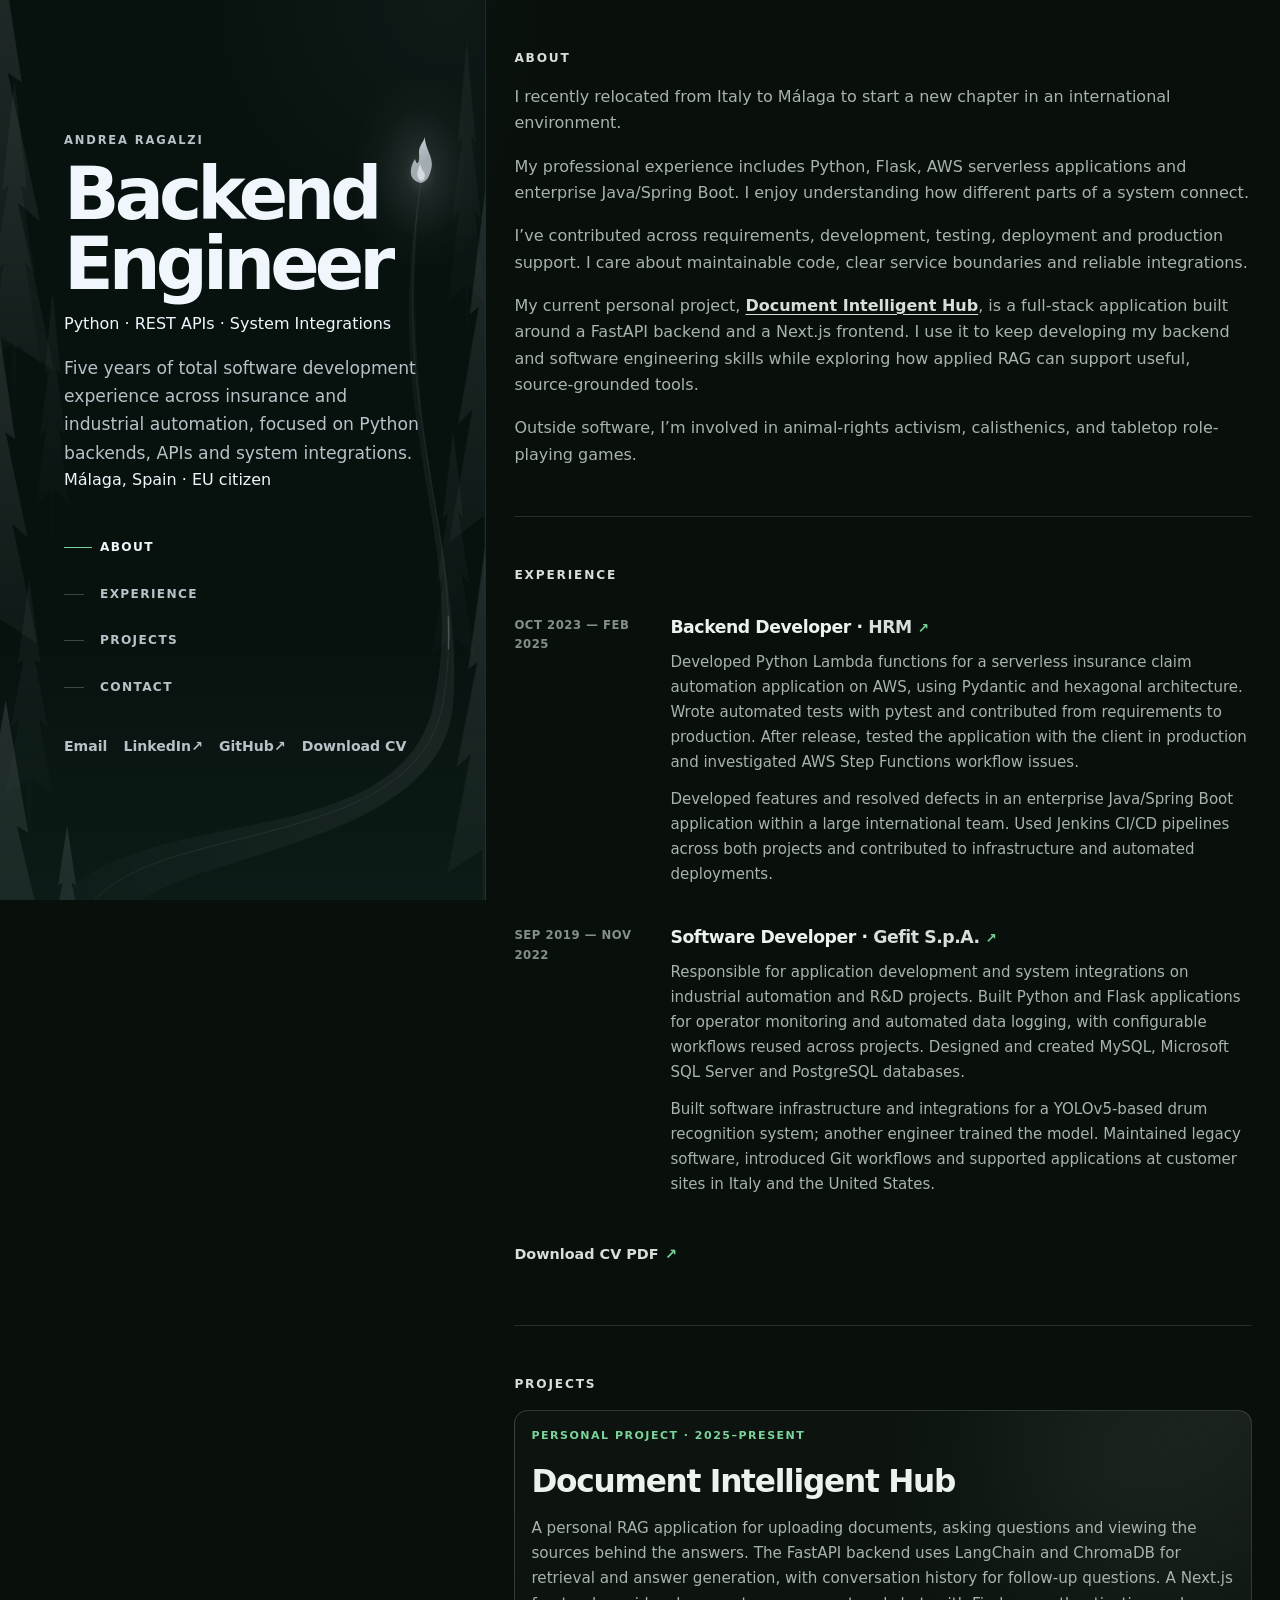
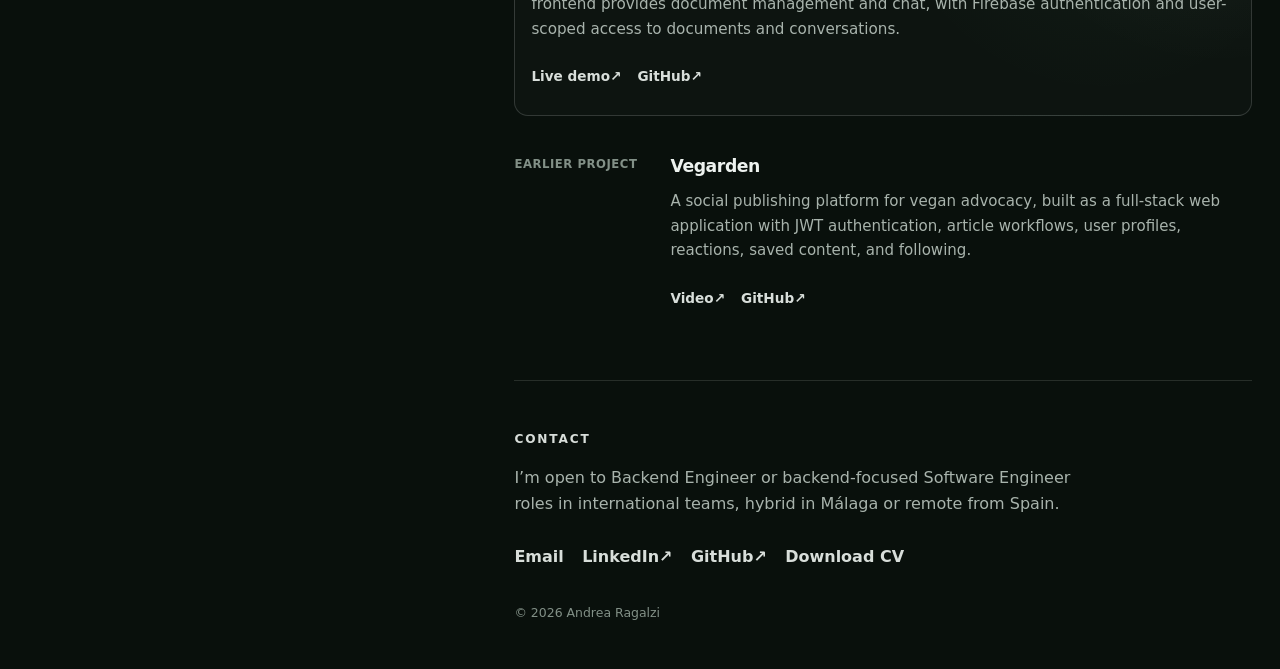
==== commit 5cb23e34: "Refine forest banner color palette and contrast" ====
--- a/index.html
+++ b/index.html
@@ -106,29 +106,30 @@
                 >
                     <defs>
                         <linearGradient id="forest-silver" x2="0" y2="1">
-                            <stop stop-color="#d8deda" stop-opacity="0.22" />
-                            <stop offset="1" stop-color="#7bd39a" stop-opacity="0.04" />
+                            <stop stop-color="var(--silver)" stop-opacity="0.22" />
+                            <stop offset="1" stop-color="var(--silver)" stop-opacity="0.04" />
                         </linearGradient>
                         <linearGradient id="forest-path" x1="0" y1="1" x2="1" y2="0">
-                            <stop stop-color="#d8deda" stop-opacity="0.02" />
-                            <stop offset="0.6" stop-color="#d8deda" stop-opacity="0.13" />
-                            <stop offset="1" stop-color="#d8deda" stop-opacity="0.04" />
+                            <stop stop-color="var(--silver)" stop-opacity="0.02" />
+                            <stop offset="0.6" stop-color="var(--silver)" stop-opacity="0.13" />
+                            <stop offset="1" stop-color="var(--silver)" stop-opacity="0.04" />
                         </linearGradient>
                         <radialGradient id="forest-glow">
-                            <stop stop-color="#d8deda" stop-opacity="0.13" />
-                            <stop offset="0.45" stop-color="#7bd39a" stop-opacity="0.04" />
-                            <stop offset="1" stop-color="#7bd39a" stop-opacity="0" />
+                            <stop stop-color="var(--text)" stop-opacity="0.22" />
+                            <stop offset="0.16" stop-color="var(--silver)" stop-opacity="0.12" />
+                            <stop offset="0.45" stop-color="var(--silver)" stop-opacity="0.025" />
+                            <stop offset="0.7" stop-color="var(--silver)" stop-opacity="0" />
                         </radialGradient>
                         <linearGradient id="forest-flame" x2="0.3" y2="1">
-                            <stop stop-color="#edf2ef" />
-                            <stop offset="0.65" stop-color="#d8deda" />
-                            <stop offset="1" stop-color="#7bd39a" stop-opacity="0.5" />
+                            <stop stop-color="var(--text)" />
+                            <stop offset="0.65" stop-color="var(--silver)" />
+                            <stop offset="1" stop-color="var(--silver)" />
                         </linearGradient>
                         <path id="forest-tree" d="M0 0 14 38 7 36 23 67 12 63 30 98 3 91 3 116 -3 116 -3 91 -30 98 -12 63 -23 67 -7 36 -14 38Z" />
                         <path id="forest-trail" pathLength="100" d="M100 920 C160 814 515 862 548 701 S478 422 520 183" />
                     </defs>
                     <ellipse cx="520" cy="173" rx="125" ry="145" fill="url(#forest-glow)" />
-                    <g fill="url(#forest-silver)">
+                    <g class="forest-banner__scenery" fill="url(#forest-silver)">
                         <g class="forest-banner__trees forest-banner__trees--far" opacity="0.48">
                             <use href="#forest-tree" transform="translate(18 80) scale(1.1 2.9)" />
                             <use href="#forest-tree" transform="translate(65 290) scale(0.7 2.2)" />
@@ -144,24 +145,24 @@
                             <use href="#forest-tree" transform="translate(7 700) scale(2 3.5)" />
                             <use href="#forest-tree" transform="translate(83 825) scale(0.8 1.6)" />
                         </g>
+                        <path
+                            d="M58 920 C134 792 492 868 536 704 S466 422 520 183 C489 430 573 554 560 704 S195 851 152 920Z"
+                            fill="url(#forest-path)"
+                        />
+                        <use href="#forest-trail" fill="none" stroke="var(--silver)" stroke-opacity="0.15" stroke-width="1" />
+                        <use
+                            class="forest-banner__light"
+                            href="#forest-trail"
+                            fill="none"
+                            stroke="var(--silver)"
+                            stroke-width="2"
+                            stroke-linecap="round"
+                        />
                     </g>
-                    <path
-                        d="M58 920 C134 792 492 868 536 704 S466 422 520 183 C489 430 573 554 560 704 S195 851 152 920Z"
-                        fill="url(#forest-path)"
-                    />
-                    <use href="#forest-trail" fill="none" stroke="#d8deda" stroke-opacity="0.15" stroke-width="1" />
-                    <use
-                        class="forest-banner__light"
-                        href="#forest-trail"
-                        fill="none"
-                        stroke="#d8deda"
-                        stroke-width="2"
-                        stroke-linecap="round"
-                    />
                     <g transform="translate(520 176)">
                         <g class="forest-banner__flame">
                             <path d="M0 7 C-16 4 -14 -8 -7 -17 C-5 -10 -1 -12 -2 -22 C-3 -30 4 -34 5 -39 C6 -26 17 -18 13 -7 C11 1 7 6 0 7Z" fill="url(#forest-flame)" />
-                            <path d="M0 5 C-6 1 -5 -5 0 -13 C-1 -6 7 -4 5 1 C4 4 2 5 0 5Z" fill="#edf2ef" opacity="0.75" />
+                            <path d="M0 5 C-6 1 -5 -5 0 -13 C-1 -6 7 -4 5 1 C4 4 2 5 0 5Z" fill="var(--text)" />
                         </g>
                     </g>
                 </svg>
--- a/assets/css/styles.css
+++ b/assets/css/styles.css
@@ -102,14 +102,21 @@
 }
 
 .profile-panel {
+  --background: #07120f;
+  --deep-green: #1d3a31;
+  --green: #7bd39a;
+  --silver: #b8c1c8;
+  --text: #f0f6fc;
+  --muted: var(--silver);
+  --line: rgba(184, 193, 200, 0.14);
   position: relative;
   isolation: isolate;
   overflow: hidden;
   border-bottom: 1px solid var(--line);
+  color: var(--text);
   background:
-    radial-gradient(circle at 92% 0%, rgba(216, 222, 218, 0.06), transparent 16rem),
-    radial-gradient(ellipse at 8% 100%, rgba(123, 211, 154, 0.035), transparent 22rem),
-    linear-gradient(180deg, var(--background-raised), var(--background));
+    radial-gradient(circle at 92% 0%, rgba(184, 193, 200, 0.045), transparent 16rem),
+    linear-gradient(180deg, var(--background) 70%, var(--deep-green) 200%);
 }
 
 .forest-banner {
@@ -118,8 +125,11 @@
   z-index: 0;
   width: 100%;
   height: 100%;
+  pointer-events: none;
+}
+
+.forest-banner__scenery {
   opacity: var(--silver-path-opacity);
-  pointer-events: none;
 }
 
 .forest-banner__trees {
@@ -533,7 +543,7 @@
     min-height: 40rem;
     display: flex;
     align-items: center;
-    border-right: 1px solid rgba(255, 255, 255, 0.06);
+    border-right: 1px solid var(--line);
     border-bottom: 0;
   }
 
@@ -568,7 +578,8 @@
     top: 50%;
     width: 1.25rem;
     height: 1px;
-    background: rgba(216, 222, 218, 0.3);
+    background: var(--silver);
+    opacity: 0.3;
     transition: width 160ms ease, background-color 160ms ease;
   }
 
@@ -579,6 +590,7 @@
   .section-nav a[aria-current="true"]::before {
     width: 1.75rem;
     background: var(--green);
+    opacity: 1;
   }
 
   .content__inner {
